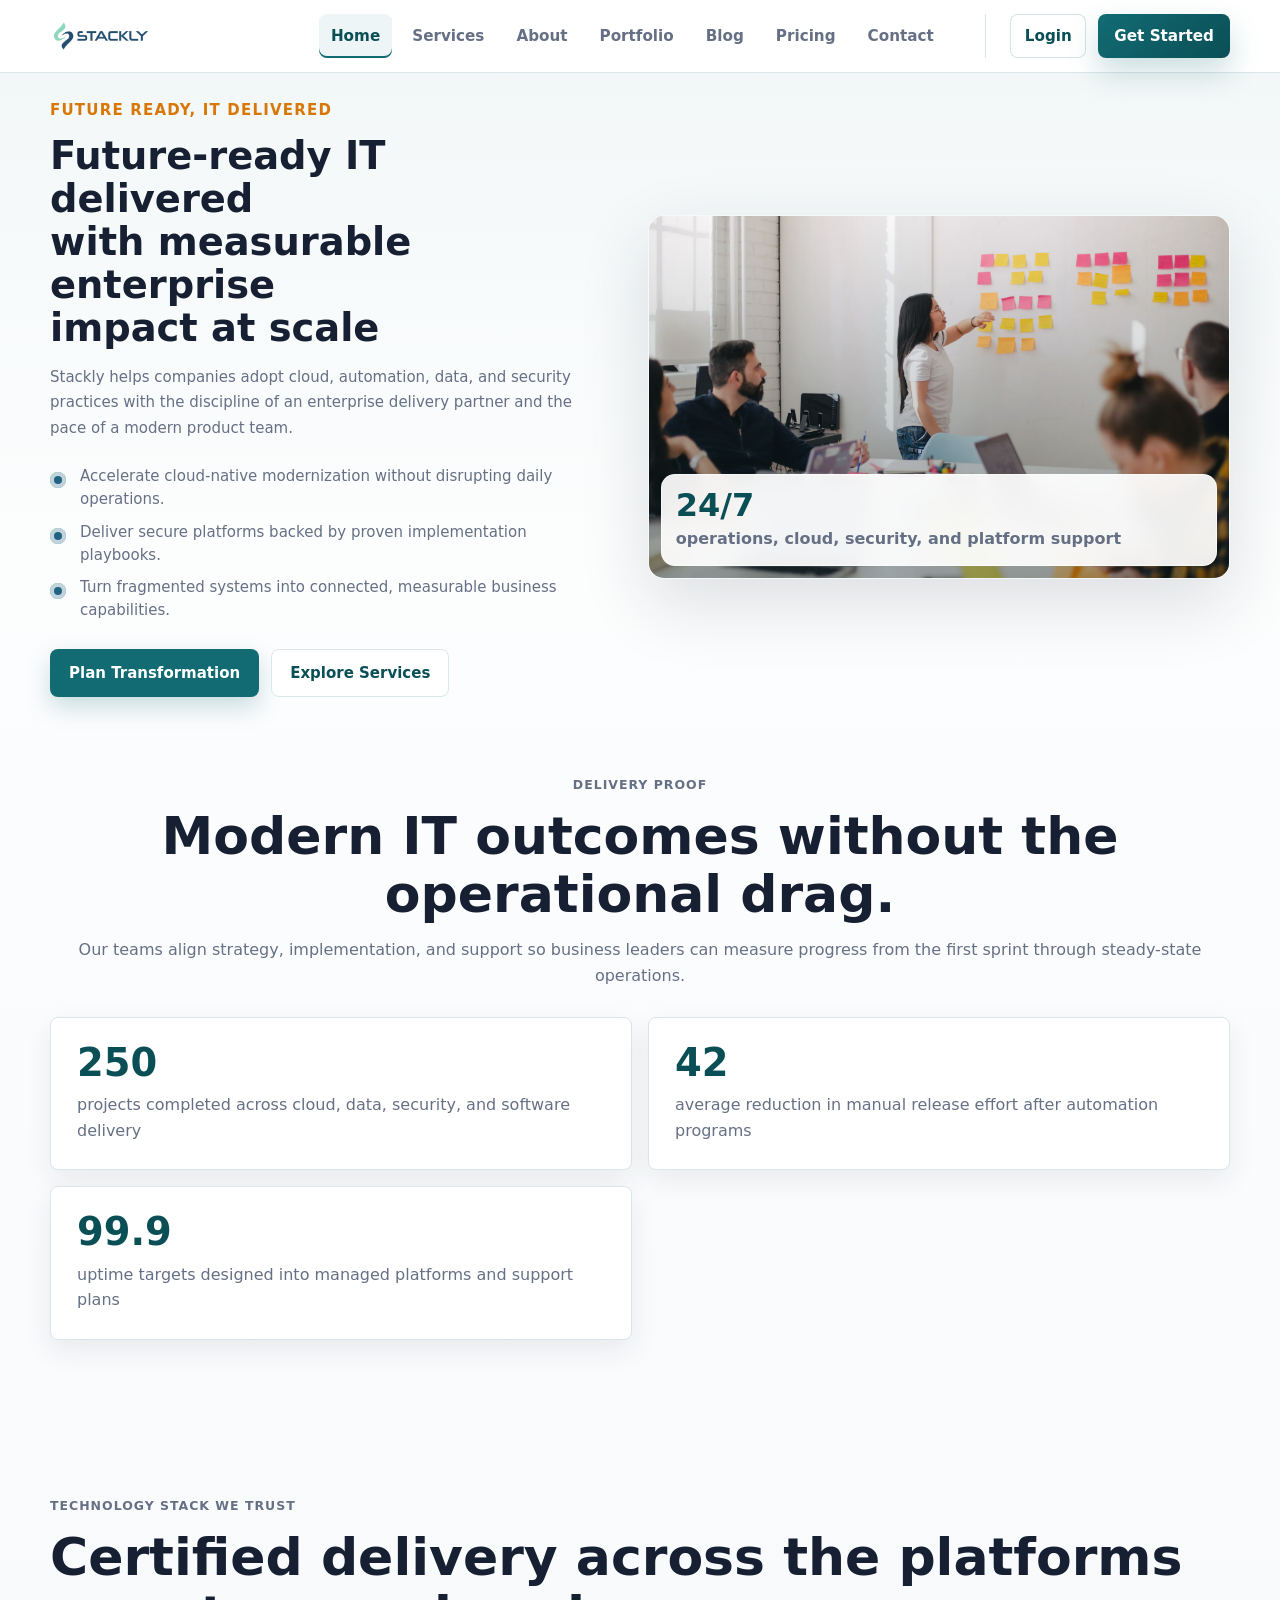
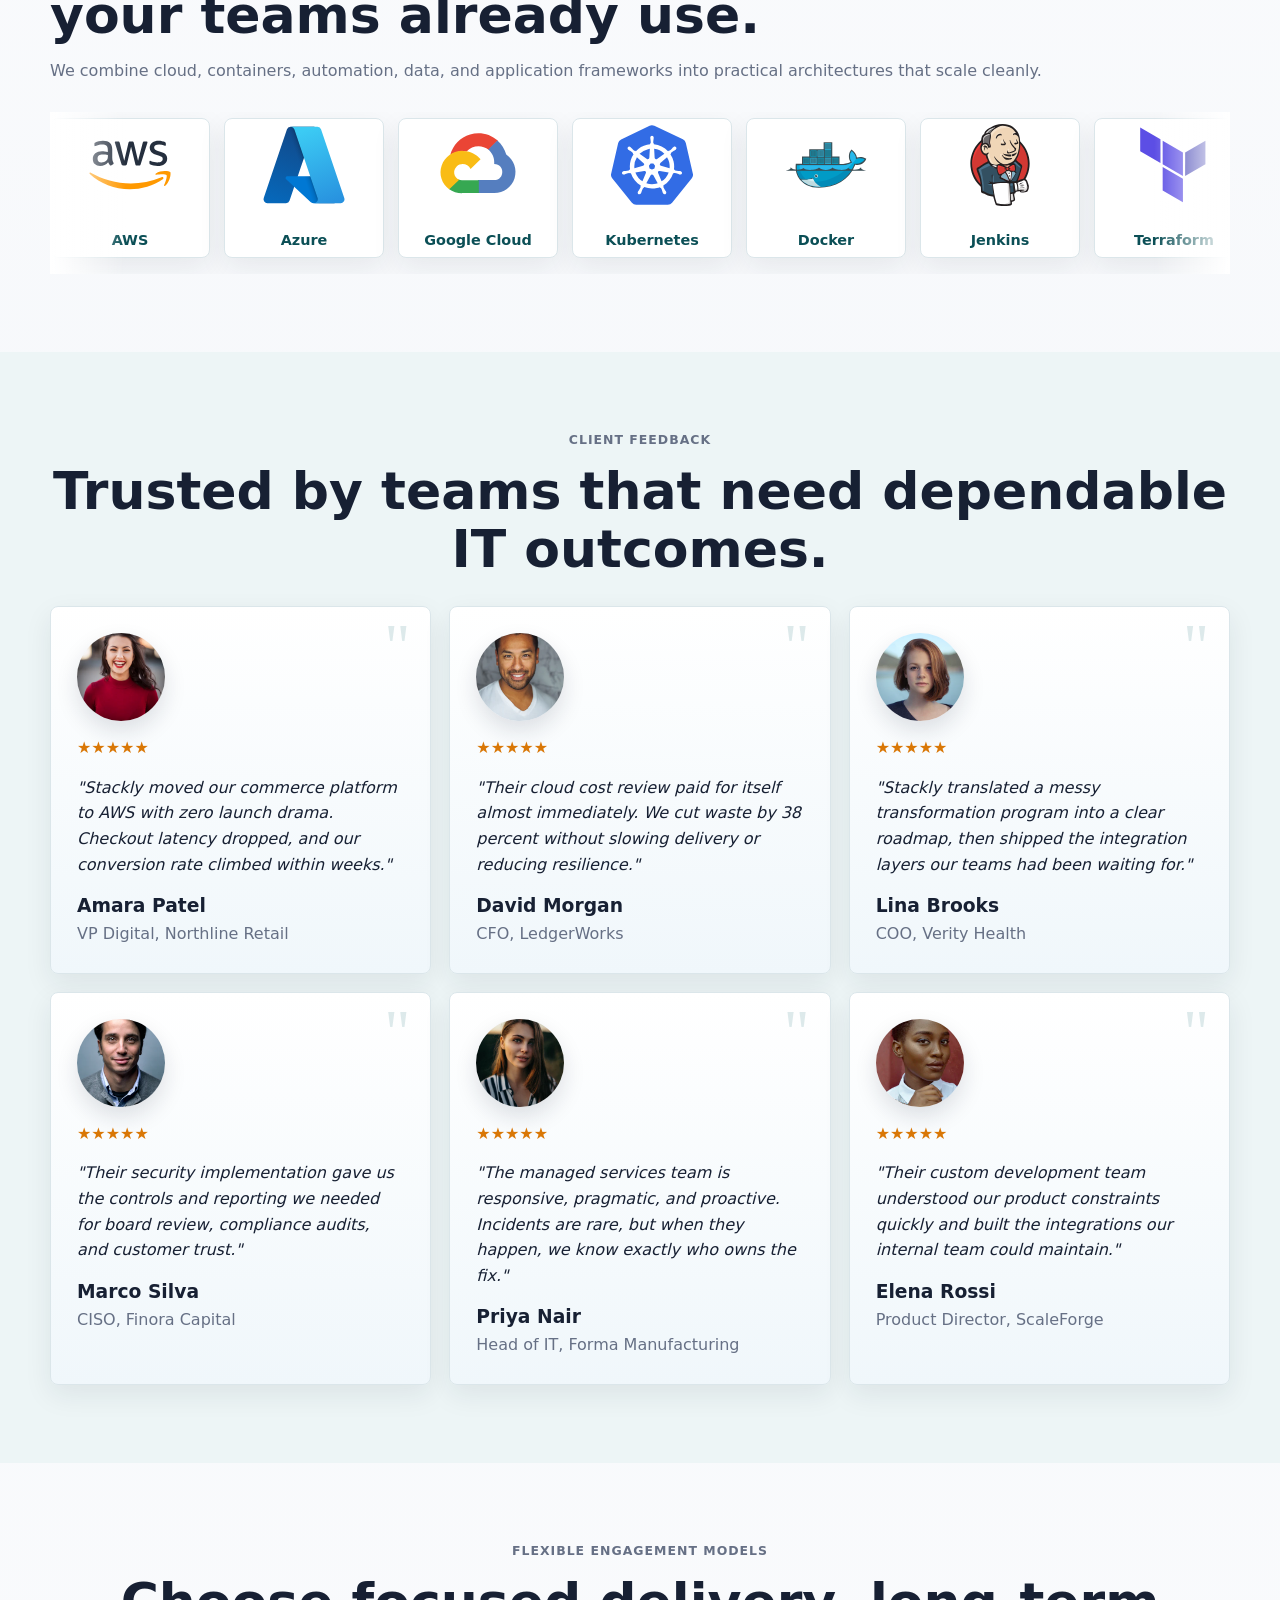
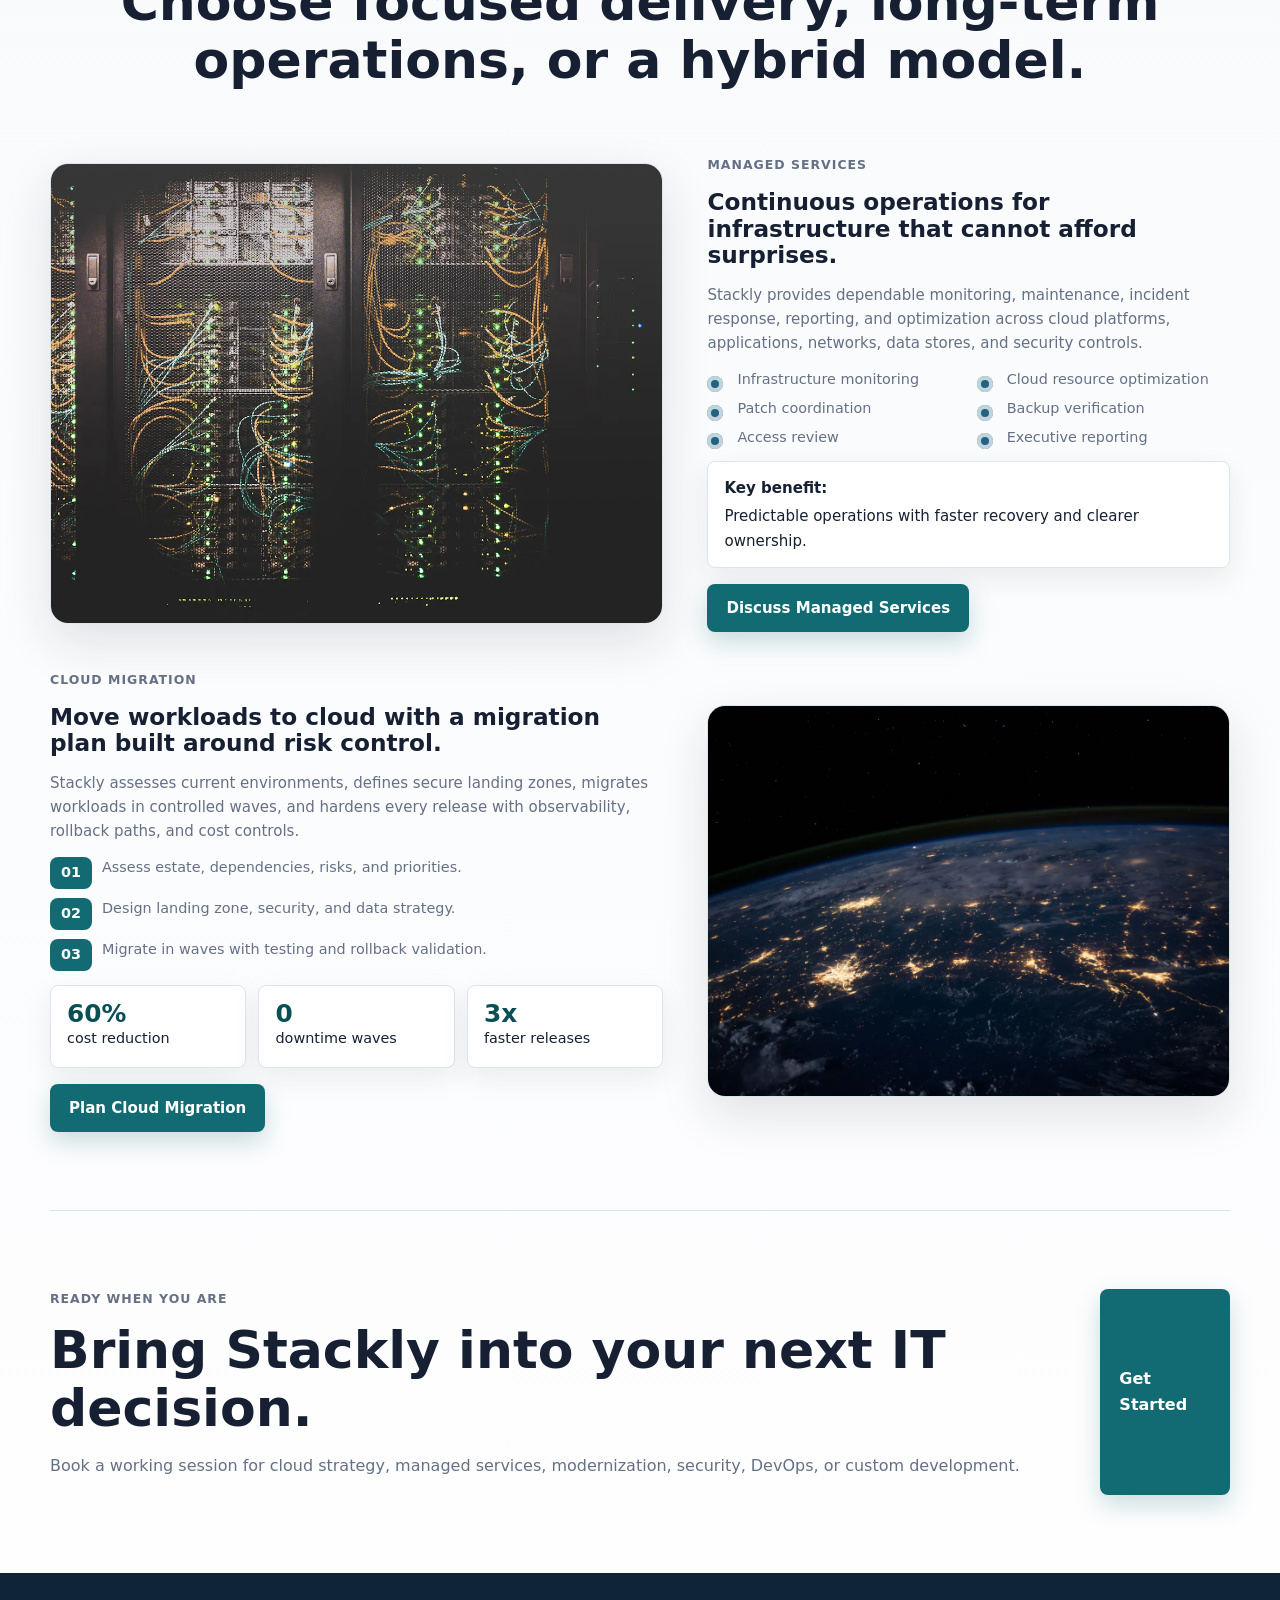
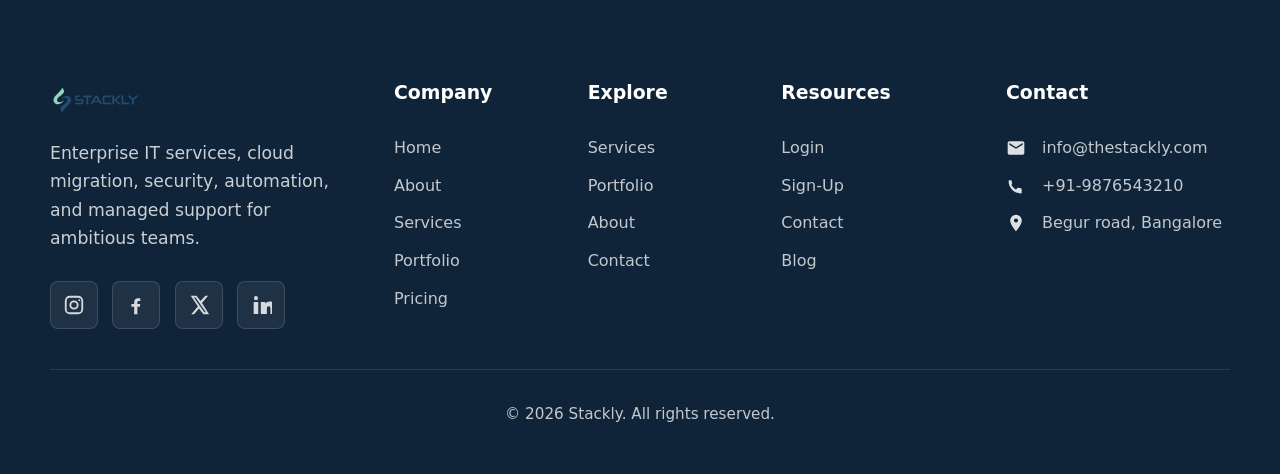
==== index.html @ f4bdee16 "first commit" ====
<!DOCTYPE html>
<html lang="en">
<head>
  <meta charset="UTF-8">
  <meta name="viewport" content="width=device-width, initial-scale=1.0">
  <meta name="description" content="Stackly delivers enterprise IT services, cloud migration, managed infrastructure, security, DevOps, and custom software for growing organizations.">
  <meta property="og:title" content="Stackly | Enterprise IT Services">
  <meta property="og:description" content="Future-ready IT delivery for cloud, security, automation, and digital transformation.">
  <meta property="og:image" content="assets/photos/hero-it-delivery.webp">
  <title>Stackly | Enterprise IT Services</title>
  <link rel="stylesheet" href="style.css">
  <script type="application/ld+json">
    {
      "@context": "https://schema.org",
      "@type": "Organization",
      "name": "Stackly",
      "url": "https://stackly.example",
      "description": "Enterprise IT services, cloud migration, managed infrastructure, security, DevOps, and custom software delivery.",
      "sameAs": ["https://www.linkedin.com", "https://github.com"]
    }
  </script>
</head>
<body data-page="home" class="preloader-active">
  <div class="preloader" id="preloader">
  <div class="preloader-card">
    
    <div class="preloader-spinner"></div>
    <span class="preloader-label">Stackly</span>
  </div>
</div>
  <header class="site-header">
    <nav class="navbar" aria-label="Main navigation">
<a class="logo" href="index.html" aria-label="Stackly home">
  <img src="assets/stackly-logo.webp" alt="Stackly Logo" class="logo-img">
</a>      <button class="menu-toggle" id="menuToggle" type="button" aria-label="Open menu" aria-expanded="false">
        <span class="menu-bar" aria-hidden="true"></span>
        <span class="menu-bar" aria-hidden="true"></span>
        <span class="menu-bar" aria-hidden="true"></span>
      </button>
      <div class="nav-menu" id="navMenu">
        <ul class="nav-links">
          <li><a href="index.html" data-nav="home">Home</a></li>
          <li><a href="services.html" data-nav="services">Services</a></li>
          <li><a href="about.html" data-nav="about">About</a></li>
          <li><a href="portfolio.html" data-nav="portfolio">Portfolio</a></li>
          <li><a href="blog.html" data-nav="blog">Blog</a></li>
          <li><a href="pricing.html" data-nav="pricing">Pricing</a></li>
          <li><a href="contact.html" data-nav="contact">Contact</a></li>
        </ul>
        <div class="nav-actions" id="authArea"></div>
      </div>
    </nav>
  </header>

  <main>
    <section class="hero hero-it page-fade" id="future-ready">
      <div class="hero-content">
        <p class="eyebrow">Future Ready, IT Delivered</p>
        <h1>Future-ready IT delivered<br>with measurable enterprise<br>impact at scale</h1>
        <p class="hero-subhead">Stackly helps companies adopt cloud, automation, data, and security practices with the discipline of an enterprise delivery partner and the pace of a modern product team.</p>
        <ul class="hero-benefits" aria-label="Stackly key benefits">
          <li><span aria-hidden="true"></span>Accelerate cloud-native modernization without disrupting daily operations.</li>
          <li><span aria-hidden="true"></span>Deliver secure platforms backed by proven implementation playbooks.</li>
          <li><span aria-hidden="true"></span>Turn fragmented systems into connected, measurable business capabilities.</li>
        </ul>
        <div class="hero-actions">
          <a class="btn primary" href="404.html">Plan Transformation</a>
          <a class="btn secondary" href="services.html">Explore Services</a>
        </div>
      </div>
      <figure class="hero-media" aria-label="Technology team working across cloud infrastructure">
        <img src="assets/photos/hero-it-delivery.webp" alt="Professional technology team collaborating around laptops and digital infrastructure" width="1920" height="1080" fetchpriority="high">
        <figcaption>
          <strong>24/7</strong>
          <span>operations, cloud, security, and platform support</span>
        </figcaption>
      </figure>
    </section>

    <section class="section proof-band" aria-labelledby="proof-title">
      <div class="section-heading center">
        <p class="eyebrow">Delivery Proof</p>
        <h2 id="proof-title">Modern IT outcomes without the operational drag.</h2>
        <p>Our teams align strategy, implementation, and support so business leaders can measure progress from the first sprint through steady-state operations.</p>
      </div>
      <div class="metric-grid">
        <article>
          <span data-counter="250">0</span>
          <p>projects completed across cloud, data, security, and software delivery</p>
        </article>
        <article>
          <span data-counter="42">0</span>
          <p>average reduction in manual release effort after automation programs</p>
        </article>
        <article>
          <span data-counter="99.9">0</span>
          <p>uptime targets designed into managed platforms and support plans</p>
        </article>
      </div>
    </section>

    <section class="section" aria-labelledby="stack-title">
      <div class="section-heading">
        <p class="eyebrow">Technology Stack We Trust</p>
        <h2 id="stack-title">Certified delivery across the platforms your teams already use.</h2>
        <p>We combine cloud, containers, automation, data, and application frameworks into practical architectures that scale cleanly.</p>
      </div>
      <div class="tech-carousel-wrap">
        <div class="tech-carousel" id="techCarousel" aria-label="Technology logo carousel">
          <div class="logo-track">
            <article class="logo-card" title="Amazon Web Services"><img src="assets/logos/aws.svg" alt="Amazon Web Services logo" loading="lazy"><span>AWS</span></article>
            <article class="logo-card" title="Microsoft Azure"><img src="assets/logos/azure.svg" alt="Microsoft Azure logo" loading="lazy"><span>Azure</span></article>
            <article class="logo-card" title="Google Cloud"><img src="assets/logos/googlecloud.svg" alt="Google Cloud logo" loading="lazy"><span>Google Cloud</span></article>
            <article class="logo-card" title="Kubernetes"><img src="assets/logos/kubernetes.svg" alt="Kubernetes logo" loading="lazy"><span>Kubernetes</span></article>
            <article class="logo-card" title="Docker"><img src="assets/logos/docker.svg" alt="Docker logo" loading="lazy"><span>Docker</span></article>
            <article class="logo-card" title="Jenkins"><img src="assets/logos/jenkins.svg" alt="Jenkins logo" loading="lazy"><span>Jenkins</span></article>
            <article class="logo-card" title="Terraform"><img src="assets/logos/terraform.svg" alt="Terraform logo" loading="lazy"><span>Terraform</span></article>
            <article class="logo-card" title="GitHub"><img src="assets/logos/github.svg" alt="GitHub logo" loading="lazy"><span>GitHub</span></article>
            <article class="logo-card" title="GitLab"><img src="assets/logos/gitlab.svg" alt="GitLab logo" loading="lazy"><span>GitLab</span></article>
            <article class="logo-card" title="React"><img src="assets/logos/react.svg" alt="React logo" loading="lazy"><span>React</span></article>
            <article class="logo-card" title="Node.js"><img src="assets/logos/nodejs.svg" alt="Node.js logo" loading="lazy"><span>Node.js</span></article>
            <article class="logo-card" title="Python"><img src="assets/logos/python.svg" alt="Python logo" loading="lazy"><span>Python</span></article>
            <article class="logo-card" title="PostgreSQL"><img src="assets/logos/postgresql.svg" alt="PostgreSQL logo" loading="lazy"><span>PostgreSQL</span></article>
            <article class="logo-card" title="MongoDB"><img src="assets/logos/mongodb.svg" alt="MongoDB logo" loading="lazy"><span>MongoDB</span></article>
            <article class="logo-card" title="Redis"><img src="assets/logos/redis.svg" alt="Redis logo" loading="lazy"><span>Redis</span></article>
          </div>
        </div>
      </div>
    </section>

    <section class="section muted" aria-labelledby="testimonials-title">
      <div class="section-heading center">
        <p class="eyebrow">Client Feedback</p>
        <h2 id="testimonials-title">Trusted by teams that need dependable IT outcomes.</h2>
      </div>
      <div class="testimonial-grid">
        <article class="testimonial-card">
          <img src="assets/photos/testimonial-amara.webp" alt="Portrait of Amara Patel" loading="lazy">
          <div class="rating" aria-label="5 out of 5 stars">&#9733;&#9733;&#9733;&#9733;&#9733;</div>
          <p>"Stackly moved our commerce platform to AWS with zero launch drama. Checkout latency dropped, and our conversion rate climbed within weeks."</p>
          <h3>Amara Patel</h3>
          <span>VP Digital, Northline Retail</span>
        </article>
        <article class="testimonial-card">
          <img src="assets/photos/testimonial-david.webp" alt="Portrait of David Morgan" loading="lazy">
          <div class="rating" aria-label="5 out of 5 stars">&#9733;&#9733;&#9733;&#9733;&#9733;</div>
          <p>"Their cloud cost review paid for itself almost immediately. We cut waste by 38 percent without slowing delivery or reducing resilience."</p>
          <h3>David Morgan</h3>
          <span>CFO, LedgerWorks</span>
        </article>
        <article class="testimonial-card">
          <img src="assets/photos/testimonial-lina.webp" alt="Portrait of Lina Brooks" loading="lazy">
          <div class="rating" aria-label="5 out of 5 stars">&#9733;&#9733;&#9733;&#9733;&#9733;</div>
          <p>"Stackly translated a messy transformation program into a clear roadmap, then shipped the integration layers our teams had been waiting for."</p>
          <h3>Lina Brooks</h3>
          <span>COO, Verity Health</span>
        </article>
        <article class="testimonial-card">
          <img src="assets/photos/testimonial-marco.webp" alt="Portrait of Marco Silva" loading="lazy">
          <div class="rating" aria-label="5 out of 5 stars">&#9733;&#9733;&#9733;&#9733;&#9733;</div>
          <p>"Their security implementation gave us the controls and reporting we needed for board review, compliance audits, and customer trust."</p>
          <h3>Marco Silva</h3>
          <span>CISO, Finora Capital</span>
        </article>
        <article class="testimonial-card">
          <img src="assets/photos/testimonial-priya.webp" alt="Portrait of Priya Nair" loading="lazy">
          <div class="rating" aria-label="5 out of 5 stars">&#9733;&#9733;&#9733;&#9733;&#9733;</div>
          <p>"The managed services team is responsive, pragmatic, and proactive. Incidents are rare, but when they happen, we know exactly who owns the fix."</p>
          <h3>Priya Nair</h3>
          <span>Head of IT, Forma Manufacturing</span>
        </article>
        <article class="testimonial-card">
          <img src="assets/photos/testimonial-elena.webp" alt="Portrait of Elena Rossi" loading="lazy">
          <div class="rating" aria-label="5 out of 5 stars">&#9733;&#9733;&#9733;&#9733;&#9733;</div>
          <p>"Their custom development team understood our product constraints quickly and built the integrations our internal team could maintain."</p>
          <h3>Elena Rossi</h3>
          <span>Product Director, ScaleForge</span>
        </article>
      </div>
    </section>

    <section class="section engagement-section" aria-labelledby="engagement-title">
      <div class="section-heading center">
        <p class="eyebrow">Flexible Engagement Models</p>
        <h2 id="engagement-title">Choose focused delivery, long-term operations, or a hybrid model.</h2>
      </div>

      <article class="engagement-row" id="managed-services">
        <div class="engagement-image">
          <img src="assets/photos/managed-services.webp" alt="Server monitoring and IT operations environment" loading="lazy">
        </div>
        <div class="engagement-copy">
          <p class="eyebrow">Managed Services</p>
          <h3>Continuous operations for infrastructure that cannot afford surprises.</h3>
          <p>Stackly provides dependable monitoring, maintenance, incident response, reporting, and optimization across cloud platforms, applications, networks, data stores, and security controls.</p>
          <ul class="icon-list two-column">
            <li>Infrastructure monitoring</li>
            <li>Cloud resource optimization</li>
            <li>Patch coordination</li>
            <li>Backup verification</li>
            <li>Access review</li>
            <li>Executive reporting</li>
          </ul>
          <div class="highlight-strip">
            <strong>Key benefit:</strong>
            <span>Predictable operations with faster recovery and clearer ownership.</span>
          </div>
          <a class="btn primary" href="contact.html?service=Managed%20Services">Discuss Managed Services</a>
        </div>
      </article>

      <article class="engagement-row reverse" id="cloud-migration">
        <div class="engagement-image">
          <img src="assets/photos/cloud-migration.webp" alt="Cloud infrastructure and digital network concept" loading="lazy">
        </div>
        <div class="engagement-copy">
          <p class="eyebrow">Cloud Migration</p>
          <h3>Move workloads to cloud with a migration plan built around risk control.</h3>
          <p>Stackly assesses current environments, defines secure landing zones, migrates workloads in controlled waves, and hardens every release with observability, rollback paths, and cost controls.</p>
          <ol class="timeline-list" aria-label="Cloud migration methodology">
            <li><span>01</span>Assess estate, dependencies, risks, and priorities.</li>
            <li><span>02</span>Design landing zone, security, and data strategy.</li>
            <li><span>03</span>Migrate in waves with testing and rollback validation.</li>
          </ol>
          <div class="result-grid">
            <div><strong>60%</strong><span>cost reduction</span></div>
            <div><strong>0</strong><span>downtime waves</span></div>
            <div><strong>3x</strong><span>faster releases</span></div>
          </div>
          <a class="btn primary" href="contact.html?service=Cloud%20Migration">Plan Cloud Migration</a>
        </div>
      </article>
    </section>

    <section class="section cta-band" aria-labelledby="cta-title">
      <div>
        <p class="eyebrow">Ready When You Are</p>
        <h2 id="cta-title">Bring Stackly into your next IT decision.</h2>
        <p>Book a working session for cloud strategy, managed services, modernization, security, DevOps, or custom development.</p>
      </div>
      <a class="btn primary" href="contact.html">Get Started</a>
    </section>
  </main>

    <footer class="site-footer">
    <div class="container footer-grid footer-grid--five">
      <div class="footer-brand">
        <a class="logo" href="index.html" aria-label="Stackly home">
          <img class="logo__img" src="assets/stackly-logo.webp" alt="Stackly Logo" width="280" height="64" decoding="async">
        </a>
        <p>Enterprise IT services, cloud migration, security, automation, and managed support for ambitious teams.</p>
        <div class="footer-social" aria-label="Social links">
          <a class="footer-social__link" href="404.html" aria-label="Instagram">
            <svg class="footer-social__icon" viewBox="0 0 24 24" width="22" height="22" aria-hidden="true">
              <path fill="currentColor" d="M7.5 2h9A5.5 5.5 0 0 1 22 7.5v9A5.5 5.5 0 0 1 16.5 22h-9A5.5 5.5 0 0 1 2 16.5v-9A5.5 5.5 0 0 1 7.5 2Zm0 2A3.5 3.5 0 0 0 4 7.5v9A3.5 3.5 0 0 0 7.5 20h9a3.5 3.5 0 0 0 3.5-3.5v-9A3.5 3.5 0 0 0 16.5 4h-9Zm10.25 1.75a1 1 0 1 1 0 2a1 1 0 0 1 0-2ZM12 7a5 5 0 1 1 0 10a5 5 0 0 1 0-10Zm0 2a3 3 0 1 0 0 6a3 3 0 0 0 0-6Z"/>
            </svg>
          </a>
          <a class="footer-social__link" href="404.html" aria-label="Facebook">
            <svg class="footer-social__icon" viewBox="0 0 24 24" width="22" height="22" aria-hidden="true">
              <path fill="currentColor" d="M13.5 22v-8h2.7l.4-3H13.5V9.1c0-.9.3-1.6 1.7-1.6h1.5V4.8c-.3 0-1.3-.1-2.5-.1c-2.5 0-4.2 1.5-4.2 4.3V11H7v3h3v8h3.5Z"/>
            </svg>
          </a>
          <a class="footer-social__link" href="404.html" aria-label="Twitter">
            <svg class="footer-social__icon" viewBox="0 0 24 24" width="22" height="22" aria-hidden="true">
              <path fill="currentColor" d="M18.9 2H22l-6.8 7.8L23 22h-6.2l-4.8-6.2L6.6 22H3.5l7.3-8.4L3 2h6.3l4.3 5.6L18.9 2Zm-1.1 18h1.7L8.2 3.9H6.4L17.8 20Z"/>
            </svg>
          </a>
          <a class="footer-social__link" href="404.html" aria-label="LinkedIn">
            <svg class="footer-social__icon" viewBox="0 0 24 24" width="22" height="22" aria-hidden="true">
              <path fill="currentColor" d="M6.5 6.7A2.2 2.2 0 1 1 6.5 2.3a2.2 2.2 0 0 1 0 4.4ZM4 21.8V8.6h5v13.2H4Zm7.8 0V8.6h4.8v1.8h.1c.7-1.2 2.3-2.3 4.7-2.3c5 0 5.9 3.3 5.9 7.6v6.1h-5v-5.4c0-1.3 0-3-1.8-3s-2.1 1.4-2.1 2.9v5.5h-5Z"/>
            </svg>
          </a>
        </div>
      </div>
      <div>
        <h4>Company</h4>
        <ul class="footer-links">
          <li><a href="index.html">Home</a></li>
          <li><a href="about.html">About</a></li>
          <li><a href="services.html">Services</a></li>
          <li><a href="portfolio.html">Portfolio</a></li>
          <li><a href="pricing.html">Pricing</a></li>
        </ul>
      </div>
      <div>
        <h4>Explore</h4>
        <ul class="footer-links">
          <li><a href="services.html">Services</a></li>
          <li><a href="portfolio.html">Portfolio</a></li>
          <li><a href="about.html">About</a></li>
          <li><a href="contact.html">Contact</a></li>
        </ul>
      </div>
      <div>
        <h4>Resources</h4>
        <ul class="footer-links">
          <li><a href="login.html">Login</a></li>
          <li><a href="signup.html">Sign-Up</a></li>
          <li><a href="contact.html">Contact</a></li>
             <li><a href="blog.html">Blog</a></li>
        </ul>
      </div>
      <div>
        <h4>Contact</h4>
        <ul class="footer-links footer-contact">
          <li>
            <span class="footer-contact__ico" aria-hidden="true">
              <svg viewBox="0 0 24 24" width="20" height="20">
                <path fill="currentColor" d="M20 4H4a2 2 0 0 0-2 2v12a2 2 0 0 0 2 2h16a2 2 0 0 0 2-2V6a2 2 0 0 0-2-2Zm0 4-8 5L4 8V6l8 5 8-5v2Z"/>
              </svg>
            </span>
            <a href="mailto:info@thestackly.com">info@thestackly.com</a>
          </li>
          <li>
            <span class="footer-contact__ico" aria-hidden="true">
              <svg viewBox="0 0 24 24" width="20" height="20">
                <path fill="currentColor" d="M6.6 10.8c1.2 2.3 3.1 4.2 5.4 5.4l1.8-1.8c.2-.2.6-.3.9-.2 1 .3 2.1.5 3.2.5.5 0 .9.4.9.9V20c0 .5-.4.9-.9.9C9.9 20.9 3.1 14.1 3.1 5.9c0-.5.4-.9.9-.9H6c.5 0 .9.4.9.9 0 1.1.2 2.2.5 3.2.1.3 0 .7-.2.9l-1.6 1.7Z"/>
              </svg>
            </span>
            <a href="tel:+919876543210">+91-9876543210</a>
          </li>
          <li>
            <span class="footer-contact__ico" aria-hidden="true">
              <svg viewBox="0 0 24 24" width="20" height="20">
                <path fill="currentColor" d="M12 2a7 7 0 0 1 7 7c0 5.2-7 13-7 13S5 14.2 5 9a7 7 0 0 1 7-7Zm0 9.5A2.5 2.5 0 1 0 12 6.5a2.5 2.5 0 0 0 0 5Z"/>
              </svg>
            </span>
           <a href="https://www.google.com/maps?q=Begur+Road+Bangalore" target="_blank">
  Begur road, Bangalore
</a>
          </li>
        </ul>
      </div>
    </div>
    <div class="container footer-bottom">
      <span>&copy; <span id="year"></span> Stackly. All rights reserved.</span>
    </div>
  </footer>

  <script src="script.js"></script>
</body>
</html>
---- style.css ----
:root {
  --bg: #f6f8fb;
  --surface: #ffffff;
  --surface-soft: #edf5f6;
  --surface-warm: #fff7ed;
  --text: #172033;
  --muted: #667085;
  --line: #dbe6ea;
  --primary: #126b73;
  --primary-dark: #0b4f56;
  --secondary: #315b8f;
  --accent: #d97706;
  --accent-dark: #9a4d00;
  --success: #057647;
  --error: #b42318;
  --shadow-sm: 0 10px 28px rgba(23, 32, 51, 0.08);
  --shadow: 0 18px 50px rgba(23, 32, 51, 0.12);
  --radius: 8px;
  --container: 1180px;
}

.container {
  width: calc(100% - 32px);
  max-width: var(--container);
  margin: 0 auto;
}

.site-footer {
  background: #0f2438;
  color: rgba(255, 255, 255, 0.75);
  padding: 6.75rem 0 3rem;
  margin-top: 0;
}

.site-footer .container {
  width: calc(100% - 128px);
  max-width: 1700px;
}
 
.footer-grid {
  display: grid;
  grid-template-columns: minmax(280px, 1.18fr) minmax(140px, 0.55fr) minmax(190px, 0.72fr) minmax(300px, 0.9fr);
  gap: clamp(3rem, 7vw, 8.5rem);
  align-items: start;
  margin-bottom: 5.2rem;
}
 
.site-footer h4 {
  color: #fff;
  font-size: 1.18rem;
  line-height: 1.2;
  margin: 0 0 2rem;
}
 
.site-footer a {
  color: rgba(255, 255, 255, 0.82);
}
 
.site-footer a:hover {
  color: #fff;
}
 
.footer-links {
  list-style: none;
  padding: 0;
  margin: 0;
}
 
.footer-links li {
  margin-bottom: 1.42rem;
}
 
.footer-contact li {
  display: flex;
  align-items: flex-start;
  gap: 1rem;
}
 
.footer-contact__ico {
  display: inline-flex;
  flex: 0 0 auto;
  margin-top: 0.18rem;
  color: rgba(255, 255, 255, 0.76);
}
 
.footer-contact a,
.footer-contact span {
  color: rgba(255, 255, 255, 0.86);
}

.footer-brand {
  display: grid;
  justify-items: center;
  text-align: center;
}
 
.footer-brand p {
  color: rgba(255, 255, 255, 0.78);
  font-size: 1.08rem;
  line-height: 1.65;
  max-width: 360px;
  margin: 2rem 0 1.35rem;
}
 
.footer-social {
  display: flex;
  align-items: center;
  justify-content: center;
  gap: 0.9rem;
  margin-top: 0.4rem;
}
 
.footer-social__link {
  width: 56px;
  height: 56px;
  display: inline-flex;
  align-items: center;
  justify-content: center;
  border-radius: 16px;
  border: 1px solid rgba(255, 255, 255, 0.13);
  background: rgba(255, 255, 255, 0.065);
  color: rgba(255, 255, 255, 0.82);
  transition: transform var(--transition), background var(--transition), border-color var(--transition), color var(--transition);
}
 
.footer-social__link:hover {
  transform: translateY(-2px);
  background: rgba(255, 255, 255, 0.12);
  border-color: rgba(255, 255, 255, 0.22);
  color: #fff;
}
 
.footer-social__icon {
  display: block;
}
 
.footer-bottom {
  padding-top: 3rem;
  border-top: 1px solid rgba(255, 255, 255, 0.1);
  display: flex;
  justify-content: center;
  align-items: center;
  text-align: center;
  font-size: 0.95rem;
}
 
.footer-bottom__brand {
  display: inline-flex;
  align-items: center;
  gap: 0.6rem;
}
 
.footer-bottom__logo {
  width: 110px;
  height: 28px;
  object-fit: contain;
  display: block;
}

.site-footer .logo__img {
  height: 38px;
  width: auto;
}

* {
  box-sizing: border-box;
}

html {
  scroll-behavior: smooth;
  scroll-padding-top: 96px;
}

body {
  margin: 0;
  color: var(--text);
  background:
    linear-gradient(180deg, rgba(18, 107, 115, 0.06), transparent 540px),
    linear-gradient(180deg, #ffffff 0%, var(--bg) 42%, #ffffff 100%);
  font-family: Inter, ui-sans-serif, system-ui, -apple-system, BlinkMacSystemFont, "Segoe UI", sans-serif;
  line-height: 1.6;
  overflow-x: hidden;
}

img,
svg,
iframe {
  max-width: 100%;
}

img {
  display: block;
  height: auto;
}

a {
  color: inherit;
  text-decoration: none;
}

button,
input,
select,
textarea {
  font: inherit;
}

button {
  border: 0;
}

input,
select,
textarea {
  width: 100%;
  min-height: 46px;
  border: 1px solid var(--line);
  border-radius: var(--radius);
  padding: 11px 13px;
  color: var(--text);
  background: #fff;
  transition: border-color 0.2s ease, box-shadow 0.2s ease;
}

textarea {
  resize: vertical;
}

input[type="checkbox"] {
  width: 18px;
  min-height: 18px;
  accent-color: var(--primary);
}

input[type="file"] {
  padding: 9px;
}

input:focus,
select:focus,
textarea:focus,
button:focus-visible,
a:focus-visible,
summary:focus-visible {
  outline: none;
  border-color: var(--primary);
  box-shadow: 0 0 0 4px rgba(18, 107, 115, 0.15);
}

.sr-only {
  position: absolute;
  width: 1px;
  height: 1px;
  overflow: hidden;
  clip: rect(0, 0, 0, 0);
  white-space: nowrap;
}

.site-header {
  position: sticky;
  top: 0;
  z-index: 50;
  background: rgba(255, 255, 255, 0.94);
  border-bottom: 1px solid var(--line);
  backdrop-filter: blur(16px);
}
.preloader-active {
  overflow: hidden;
}

/* Background */
.preloader {
  position: fixed;
  inset: 0;
  z-index: 9999;
  display: flex;
  align-items: center;
  justify-content: center;
  background: linear-gradient(135deg, #f5f7fa, #e4ecf3);
  backdrop-filter: blur(6px);
  transition: opacity 0.5s ease, visibility 0.5s ease;
}

.preloader-hidden {
  opacity: 0;
  visibility: hidden;
  pointer-events: none;
}

/* Glass Card */
.preloader-card {
  display: flex;
  align-items: center;
  gap: 1rem;
  padding: 22px 30px;
  border-radius: 20px;
  background: rgba(255, 255, 255, 0.6);
  backdrop-filter: blur(14px);
  box-shadow: 0 20px 60px rgba(0, 0, 0, 0.12);
  animation: fadeInUp 0.6s ease;
}

/* Logo */
.preloader-logo {
  width: 48px;
  height: 48px;
  border-radius: 50%;
  object-fit: cover;
  box-shadow: 0 10px 25px rgba(0, 0, 0, 0.15);
  animation: pulse 1.8s infinite ease-in-out;
}

/* Spinner */
.preloader-spinner {
  width: 32px;
  height: 32px;
  border-radius: 50%;
  background: conic-gradient(
    from 0deg,
    #4a90e2,
    #6dd5ed,
    #4a90e2
  );
  mask: radial-gradient(farthest-side, transparent 60%, black 61%);
  -webkit-mask: radial-gradient(farthest-side, transparent 60%, black 61%);
  animation: spin 1s linear infinite;
}

/* Text */
.preloader-label {
  font-size: 1.3rem;
  font-weight: 800;
  letter-spacing: 0.08em;
  color: #2c3e50;
}

/* Animations */
@keyframes spin {
  to {
    transform: rotate(360deg);
  }
}

@keyframes pulse {
  0%, 100% {
    transform: scale(1);
  }
  50% {
    transform: scale(1.08);
  }
}

@keyframes fadeInUp {
  from {
    opacity: 0;
    transform: translateY(25px);
  }
  to {
    opacity: 1;
    transform: translateY(0);
  }
}
.navbar {
  width: calc(100% - 32px);
  max-width: var(--container);
  min-height: 72px;
  margin: 0 auto;
  display: flex;
  align-items: center;
  justify-content: space-between;
  gap: 18px;
  position: relative;
}

.logo {
  display: inline-flex;
  align-items: center;
  gap: 10px;
  color: var(--primary-dark);
  font-size: 1.4rem;
  font-weight: 900;
  letter-spacing: 0;
}

.logo img,
.logo-img {
  max-height: 42px;
  width: auto;
  display: block;
}

.menu-toggle {
  width: 44px;
  min-width: 44px;
  height: 44px;
  display: inline-grid;
  align-content: center;
  justify-items: center;
  gap: 5px;
  border: 1px solid var(--line);
  border-radius: var(--radius);
  color: var(--text);
  background: var(--surface);
  cursor: pointer;
}

.menu-bar {
  width: 20px;
  height: 2px;
  display: block;
  border-radius: 999px;
  background: currentColor;
  transition: transform 0.2s ease, opacity 0.2s ease;
}

.menu-toggle.open .menu-bar:nth-child(1) {
  transform: translateY(7px) rotate(45deg);
}

.menu-toggle.open .menu-bar:nth-child(2) {
  opacity: 0;
}

.menu-toggle.open .menu-bar:nth-child(3) {
  transform: translateY(-7px) rotate(-45deg);
}

.nav-menu {
  position: fixed;
  inset: 72px 0 auto auto;
  width: min(360px, calc(100vw - 24px));
  max-height: calc(100vh - 88px);
  display: none;
  flex-direction: column;
  gap: 14px;
  padding: 18px;
  border: 1px solid var(--line);
  border-radius: var(--radius);
  background: #fff;
  box-shadow: var(--shadow);
  overflow-y: auto;
}

.nav-menu.open {
  display: flex;
}

.nav-links,
.nav-actions {
  display: flex;
  gap: 8px;
}

.nav-links {
  flex-direction: column;
  align-items: stretch;
  padding: 0;
  margin: 0;
  list-style: none;
}

.nav-actions {
  flex-direction: column;
  gap: 10px;
}

.nav-links a,
.nav-actions a,
.logout-btn {
  min-height: 40px;
  display: inline-flex;
  align-items: center;
  justify-content: center;
  border-radius: var(--radius);
  padding: 8px 12px;
  color: var(--muted);
  background: transparent;
  font-weight: 800;
  cursor: pointer;
  transition: color 0.2s ease, background 0.2s ease, transform 0.2s ease;
}

.nav-links a:hover,
.nav-links a.active {
  color: var(--primary-dark);
  background: var(--surface-soft);
}

.nav-links a.active {
  box-shadow: inset 0 -2px 0 var(--primary);
}

.nav-cta,
.nav-actions .nav-cta {
  color: #fff;
  background: linear-gradient(135deg, var(--primary), var(--primary-dark));
  border-color: transparent;
  box-shadow: 0 14px 30px rgba(18, 107, 115, 0.22);
}

.nav-actions .login-link {
  color: var(--primary-dark);
  background: #fff;
  border: 1px solid rgba(18, 107, 115, 0.18);
}

.nav-actions .login-link:hover {
  color: var(--primary-dark);
  background: rgba(18, 107, 115, 0.08);
  border-color: rgba(18, 107, 115, 0.34);
}

.nav-cta:hover,
.logout-btn:hover {
  color: #fff;
  background: var(--primary-dark);
}

.user-pill {
  display: inline-flex;
  align-items: center;
  justify-content: center;
  min-height: 40px;
  max-width: 160px;
  padding: 8px 12px;
  border: 1px solid var(--line);
  border-radius: var(--radius);
  background: #fff;
  font-weight: 800;
  overflow: hidden;
  text-overflow: ellipsis;
  white-space: nowrap;
}

.hero,
.page-hero,
.section,
.auth-page {
  width: calc(100% - 32px);
  max-width: var(--container);
  margin: 0 auto;
}

.hero {
  min-height: auto;
  display: grid;
  grid-template-columns: minmax(0, 1fr) minmax(360px, 0.86fr);
  align-items: center;
  gap: 48px;
  padding: 10px 0 64px;
}

.hero.hero-404 {
  min-height: 100vh;
  width: 100%;
  max-width: 100%;
  margin: 0;
  display: grid;
  justify-items: center;
  align-items: center;
  place-items: center;
  padding: 100px 24px;
  background: radial-gradient(circle at top, rgba(18, 107, 115, 0.12), transparent 42%), var(--bg);
}

.hero.hero-404 .hero-content {
  width: min(100%, 720px);
  margin: 0 auto;
  text-align: center;
  padding: 40px 36px;
  border-radius: 28px;
  background: rgba(255, 255, 255, 0.96);
  box-shadow: 0 24px 64px rgba(23, 32, 51, 0.12);
  border: 1px solid rgba(18, 107, 115, 0.08);
}

.hero.hero-404 .error-hero-card {
  display: grid;
  place-items: center;
  gap: 18px;
  margin-bottom: 24px;
}

.hero.hero-404 .error-code {
  display: inline-flex;
  align-items: center;
  justify-content: center;
  min-width: 96px;
  min-height: 96px;
  border-radius: 28px;
  background: linear-gradient(135deg, rgba(18, 107, 115, 0.12), rgba(49, 91, 143, 0.16));
  color: var(--primary);
  font-size: 2.8rem;
  font-weight: 900;
}

.hero.hero-404 h1 {
  font-size: clamp(2.2rem, 4vw, 3.4rem);
}

.hero.hero-404 .hero-subhead {
  color: var(--muted);
  font-size: 1rem;
  margin-top: 0;
}

.hero.hero-404 .hero-actions {
  justify-content: center;
  gap: 16px;
  margin-top: 28px;
}

.hero.hero-404 .hero-actions .btn {
  min-width: 170px;
}

.hero.hero-404 .btn.primary {
  box-shadow: 0 16px 36px rgba(18, 107, 115, 0.18);
}

.hero.hero-404 .btn.secondary {
  background: #f8fbfd;
}

.hero.hero-404 .btn.secondary:hover {
  background: #eef7fb;
}

.hero.hero-404 .eyebrow {
  margin-bottom: 12px;
  letter-spacing: 0.15em;
  color: var(--accent);
}

.hero h1,
.page-hero h1,
.auth-card h1 {
  margin: 0;
  line-height: 1.04;
  letter-spacing: 0;
}

.hero h1 {
  max-width: 680px;
  color: #172033;
  font-size: clamp(2.15rem, 3.4vw, 3rem);
  line-height: 1.12;
  font-weight: 900;
}

.hero-content,
.hero-media,
.engagement-copy,
.story-copy,
.rich-card,
.portfolio-card,
.blog-card,
.pricing-card,
.team-card,
.form-card,
.contact-panel {
  min-width: 0;
}

.hero h1,
.page-hero h1,
.section h2 {
  overflow-wrap: break-word;
}

.hero-subhead,
.page-hero p,
.section p {
  color: var(--muted);
}

.hero-subhead {
  max-width: 610px;
  margin: 16px 0 0;
  font-size: 15px;
  line-height: 1.7;
}

.hero .eyebrow,
.hero-actions .btn {
  font-size: 15px;
}

.eyebrow {
  margin: 0 0 12px;
  color: var(--accent);
  font-size: 0.78rem;
  font-weight: 900;
  letter-spacing: 0.08em;
  text-transform: uppercase;
}

.hero-benefits,
.icon-list,
.feature-list,
.result-list {
  padding: 0;
  margin: 24px 0 0;
  list-style: none;
}

.hero-benefits {
  display: grid;
  gap: 9px;
  max-width: 620px;
}

.hero-benefits li,
.icon-list li,
.feature-list li,
.result-list li {
  position: relative;
  padding-left: 30px;
  color: var(--muted);
}

.hero-benefits li {
  font-size: 15px;
  line-height: 1.55;
}

.hero-benefits li span,
.icon-list li::before,
.feature-list li::before,
.result-list li::before {
  content: "";
  position: absolute;
  left: 0;
  top: 0.48em;
  width: 16px;
  height: 16px;
  border-radius: 50%;
  background:
    linear-gradient(135deg, var(--primary), var(--secondary));
  box-shadow: inset 0 0 0 4px rgba(255, 255, 255, 0.72);
}

.hero-actions {
  display: flex;
  flex-wrap: wrap;
  gap: 12px;
  margin-top: 26px;
}

.btn {
  min-height: 46px;
  display: inline-flex;
  align-items: center;
  justify-content: center;
  border: 1px solid transparent;
  border-radius: var(--radius);
  padding: 11px 18px;
  font-weight: 900;
  cursor: pointer;
  transition: transform 0.2s ease, box-shadow 0.2s ease, background 0.2s ease, color 0.2s ease;
}

.btn:active,
.filter-btn:active,
.nav-links a:active,
.nav-actions a:active,
.logout-btn:active {
  transform: translateY(0);
}

.btn[disabled],
button[disabled] {
  cursor: not-allowed;
  opacity: 0.68;
  transform: none;
}

.btn:hover,
.card:hover,
.rich-card:hover,
.portfolio-card:hover,
.blog-card:hover,
.pricing-card:hover,
.testimonial-card:hover,
.team-card:hover,
.addon-grid article:hover,
.industry-grid article:hover,
.differentiator-grid article:hover {
  transform: translateY(-3px);
}

.btn.primary {
  color: #fff;
  background: var(--primary);
  box-shadow: 0 10px 24px rgba(18, 107, 115, 0.22);
}

.btn.primary:hover {
  background: var(--primary-dark);
}

.btn.secondary {
  color: var(--primary-dark);
  background: #fff;
  border-color: var(--line);
}

.btn.secondary:hover {
  border-color: rgba(18, 107, 115, 0.35);
  box-shadow: var(--shadow-sm);
}

.btn.dark {
  background: #172033;
}

.full {
  width: 100%;
}

.hero-media {
  position: relative;
  margin: 0;
  border: 1px solid rgba(255, 255, 255, 0.7);
  border-radius: 22px;
  overflow: hidden;
  background: #dfecef;
  box-shadow: 0 24px 70px rgba(23, 32, 51, 0.14);
}

.hero-media::after,
.image-hero::after {
  content: "";
  position: absolute;
  inset: 0;
  background: linear-gradient(180deg, transparent, rgba(6, 33, 38, 0.35));
  pointer-events: none;
}

.hero-media img {
  width: 100%;
  min-height: 560px;
  object-fit: cover;
}

.hero-media figcaption {
  position: absolute;
  left: 18px;
  right: 18px;
  bottom: 18px;
  z-index: 2;
  display: grid;
  gap: 5px;
  padding: 16px 18px;
  border: 1px solid rgba(255, 255, 255, 0.55);
  border-radius: 14px;
  background: rgba(255, 255, 255, 0.92);
  backdrop-filter: blur(12px);
}

.hero-media strong {
  color: var(--primary-dark);
  font-size: 1.75rem;
  line-height: 1;
}

.hero-media span {
  color: var(--muted);
  font-weight: 800;
}

.section {
  padding: 78px 0;
}

.section.compact-top {
  padding-top: 32px;
}

.section.muted {
  width: 100%;
  padding: 78px max(16px, calc((100% - var(--container)) / 2));
  background: var(--surface-soft);
}

.section-heading {
  max-width: 760px;
  margin-bottom: 28px;
}

.section-heading.center {
  margin-right: auto;
  margin-left: auto;
  text-align: center;
}

.section h2,
.page-hero h1 {
  margin: 0;
  font-size: 3rem;
  line-height: 1.1;
  letter-spacing: 0;
}

.section-heading p:not(.eyebrow) {
  margin: 14px 0 0;
}

.proof-band {
  padding-top: 0;
}

.metric-grid,
.stat-grid,
.result-grid {
  display: grid;
  grid-template-columns: repeat(3, minmax(0, 1fr));
  gap: 16px;
}

.stat-grid {
  grid-template-columns: repeat(5, minmax(0, 1fr));
}

.metric-grid article,
.stat-grid article,
.result-grid div,
.guarantee-card,
.mission-card,
.highlight-strip,
.urgency-card,
.comparison-mini {
  border: 1px solid var(--line);
  border-radius: var(--radius);
  background: #fff;
  box-shadow: var(--shadow-sm);
}

.metric-grid article,
.stat-grid article,
.result-grid div {
  padding: 24px;
}

.metric-grid span,
.stat-grid span {
  display: block;
  color: var(--primary-dark);
  font-size: 2.4rem;
  font-weight: 900;
  line-height: 1;
}

.metric-grid p,
.stat-grid p {
  margin: 10px 0 0;
}

.tech-carousel-wrap {
  position: relative;
}

.tech-carousel-wrap::before,
.tech-carousel-wrap::after {
  content: "";
  position: absolute;
  top: 0;
  bottom: 0;
  z-index: 2;
  width: 76px;
  pointer-events: none;
}

.tech-carousel-wrap::before {
  left: 0;
  background: linear-gradient(90deg, #fff, rgba(255, 255, 255, 0));
}

.tech-carousel-wrap::after {
  right: 0;
  background: linear-gradient(270deg, #fff, rgba(255, 255, 255, 0));
}

.tech-carousel {
  overflow-x: auto;
  scroll-snap-type: x mandatory;
  scrollbar-width: none;
  padding: 6px 0 16px;
}

.tech-carousel::-webkit-scrollbar {
  display: none;
}

.logo-track {
  display: grid;
  grid-auto-flow: column;
  grid-auto-columns: 160px;
  gap: 14px;
  width: max-content;
  min-width: 100%;
}

.logo-card {
  min-height: 140px;
  display: grid;
  place-items: center;
  gap: 12px;
  scroll-snap-align: start;
  border: 1px solid var(--line);
  border-radius: var(--radius);
  background: #fff;
  box-shadow: var(--shadow-sm);
  animation: fadeUp 0.55s ease both;
}

.logo-card img {
  width: 110px;
  height: 82px;
  object-fit: contain;
}

.logo-card span {
  color: var(--primary-dark);
  font-size: 0.9rem;
  font-weight: 900;
}

.testimonial-grid,
.service-catalog-grid,
.portfolio-grid,
.blog-grid,
.team-grid,
.industry-grid,
.differentiator-grid,
.addon-grid,
.location-grid,
.channel-grid,
.credential-grid {
  display: grid;
  gap: 18px;
}

.testimonial-grid,
.portfolio-grid,
.blog-grid {
  grid-template-columns: repeat(3, minmax(0, 1fr));
}

.service-catalog-grid {
  grid-template-columns: repeat(2, minmax(0, 1fr));
}

.team-grid,
.industry-grid,
.differentiator-grid,
.addon-grid,
.channel-grid {
  grid-template-columns: repeat(4, minmax(0, 1fr));
}

.team-grid.expanded {
  grid-template-columns: repeat(4, minmax(0, 1fr));
}

.credential-grid {
  grid-template-columns: repeat(2, minmax(0, 1fr));
}

.testimonial-card,
.rich-card,
.portfolio-card,
.blog-card,
.team-card,
.industry-grid article,
.differentiator-grid article,
.addon-grid article,
.location-card,
.credential-grid article,
.form-card,
.contact-panel,
.values-panel,
.pricing-card,
.blog-post-full,
.accordion-list details {
  border: 1px solid var(--line);
  border-radius: var(--radius);
  background: var(--surface);
  box-shadow: var(--shadow-sm);
}

.testimonial-card {
  position: relative;
  padding: 26px;
  background: linear-gradient(180deg, #fff, #f0f7fb);
  transition: transform 0.3s ease, box-shadow 0.3s ease;
}

.testimonial-card::before {
  content: "\"";
  position: absolute;
  top: 8px;
  right: 20px;
  color: rgba(18, 107, 115, 0.14);
  font-size: 4rem;
  font-family: Georgia, serif;
  line-height: 1;
}

.testimonial-card img,
.team-card img,
.article-meta img,
.author-box img {
  border-radius: 50%;
  object-fit: cover;
  box-shadow: 0 10px 22px rgba(23, 32, 51, 0.13);
}

.testimonial-card img {
  width: 88px;
  height: 88px;
  margin-bottom: 14px;
}

.rating {
  color: var(--accent);
  letter-spacing: 0;
  font-size: 1rem;
  font-weight: 900;
}

.testimonial-card p {
  min-height: 104px;
  margin: 14px 0;
  color: var(--text);
  font-style: italic;
}

.testimonial-card h3,
.team-card h3,
.portfolio-card h2,
.blog-card h2,
.pricing-card h2,
.location-card h3 {
  margin: 0;
}

.testimonial-card span,
.team-card span {
  color: var(--muted);
}

.engagement-section {
  display: grid;
  gap: 38px;
}

.engagement-row {
  display: grid;
  grid-template-columns: minmax(360px, 1.08fr) minmax(0, 0.92fr);
  gap: 44px;
  align-items: center;
}

.engagement-row.reverse .engagement-image {
  order: 2;
}

.engagement-image img,
.story-visual img,
.visual-hero img {
  width: 100%;
  aspect-ratio: 4 / 3;
  object-fit: cover;
  border: 1px solid var(--line);
  border-radius: 18px;
  box-shadow: var(--shadow);
}

.engagement-image img {
  aspect-ratio: 4 / 3;
}

.engagement-copy {
  display: grid;
  align-content: center;
  gap: 14px;
  font-size: 0.94rem;
}

.engagement-copy h3 {
  margin: 0;
  font-size: clamp(1.45rem, 1.8vw, 1.75rem);
  line-height: 1.14;
}

.engagement-copy p {
  margin: 0;
  line-height: 1.6;
}

.engagement-copy .eyebrow {
  margin: 0;
}

.engagement-copy .icon-list,
.engagement-copy .result-grid {
  margin: 0;
}

.engagement-copy .two-column {
  gap: 8px 16px;
}

.engagement-copy .icon-list li,
.engagement-copy .timeline-list li,
.engagement-copy .result-grid span {
  font-size: 0.9rem;
  line-height: 1.45;
}

.engagement-copy .highlight-strip {
  padding: 14px 16px;
  margin: 0;
}

.engagement-copy .timeline-list {
  gap: 9px;
  margin: 0;
}

.engagement-copy .timeline-list li {
  grid-template-columns: 42px 1fr;
  gap: 10px;
}

.engagement-copy .timeline-list span {
  min-height: 32px;
}

.engagement-copy .result-grid {
  gap: 12px;
}

.engagement-copy .result-grid div {
  padding: 16px;
}

.engagement-copy .result-grid strong {
  font-size: 1.55rem;
}

.engagement-copy .btn {
  justify-self: start;
  margin-top: 2px;
}

.two-column {
  display: grid;
  grid-template-columns: repeat(2, minmax(0, 1fr));
  gap: 10px 16px;
}

.highlight-strip,
.urgency-card,
.comparison-mini {
  display: grid;
  gap: 4px;
  padding: 16px;
  margin: 20px 0;
}

.timeline-list {
  display: grid;
  gap: 12px;
  padding: 0;
  margin: 22px 0;
  list-style: none;
}

.timeline-list li {
  display: grid;
  grid-template-columns: 46px 1fr;
  gap: 12px;
  align-items: start;
  color: var(--muted);
}

.timeline-list span {
  display: inline-grid;
  place-items: center;
  min-height: 34px;
  border-radius: var(--radius);
  color: #fff;
  background: var(--primary);
  font-weight: 900;
}

.result-grid {
  grid-template-columns: repeat(3, minmax(0, 1fr));
  margin: 20px 0;
}

.result-grid strong {
  display: block;
  color: var(--primary-dark);
  font-size: 1.8rem;
  line-height: 1;
}

.cta-band {
  display: flex;
  align-items: center;
  justify-content: space-between;
  gap: 24px;
  border-top: 1px solid var(--line);
}

.page-hero {
  padding: 86px 0 38px;
  max-width: 920px;
  text-align: center;
}

[id] {
  scroll-margin-top: 96px;
}

.page-hero h1 {
  font-size: 3.6rem;
}

.page-hero p:not(.eyebrow) {
  max-width: 720px;
  margin: 16px auto 0;
  font-size: 1.1rem;
}

.visual-hero {
  max-width: var(--container);
  display: grid;
  grid-template-columns: minmax(0, 1fr) minmax(300px, 430px);
  gap: 32px;
  align-items: center;
  text-align: left;
}

.visual-hero p:not(.eyebrow) {
  margin-left: 0;
}

.image-hero {
  position: relative;
  isolation: isolate;
  max-width: none;
  width: 100%;
  min-height: 420px;
  display: grid;
  place-items: center;
  padding: 96px 16px;
  overflow: hidden;
  color: #fff;
  background:
    linear-gradient(135deg, rgba(11, 79, 86, 0.86), rgba(49, 91, 143, 0.72)),
    var(--hero-image) center / cover;
}

.image-hero > div {
  position: relative;
  z-index: 2;
  width: min(900px, 100%);
}

.image-hero .eyebrow,
.image-hero p {
  color: #fff;
}

.hero-search {
  width: min(680px, 100%);
  margin: 28px auto 0;
  display: flex;
  align-items: stretch;
  border-radius: 10px;
  overflow: hidden;
  box-shadow: 0 4px 24px rgba(0,0,0,0.18);
}

.hero-search input[type="search"] {
  flex: 1;
  min-width: 0;
  padding: 14px 18px;
  border: none;
  font-size: 1rem;
  background: #fff;
  color: #1e293b;
  outline: none;
  border-radius: 0;
}

.hero-search input[type="search"]::placeholder {
  color: #94a3b8;
}

.hero-search__btn {
  display: flex;
  align-items: center;
  gap: 7px;
  padding: 0 22px;
  background: var(--primary, #0d9488);
  color: #fff;
  border: none;
  font-size: 0.97rem;
  font-weight: 600;
  cursor: pointer;
  white-space: nowrap;
  transition: background 0.2s;
}

.hero-search__btn:hover,
.hero-search__btn:focus-visible {
  background: var(--primary-dark, #0f766e);
  outline: none;
}

.filter-bar,
.toolbar {
  display: flex;
  flex-wrap: wrap;
  align-items: center;
  gap: 10px;
}

.toolbar {
  justify-content: space-between;
  margin-bottom: 22px;
}

.section-search {
  position: relative;
  margin-bottom: 24px;
}

.section-search input {
  width: 100%;
  padding: 12px 44px 12px 16px;
  border: 1.5px solid var(--line);
  border-radius: 8px;
  font-size: 0.95rem;
  background: var(--surface, #fff);
  color: var(--text);
  transition: border-color 0.2s, box-shadow 0.2s;
}

.section-search input:focus {
  outline: none;
  border-color: var(--primary);
  box-shadow: 0 0 0 3px color-mix(in srgb, var(--primary) 15%, transparent);
}

.section-search::after {
  content: "";
  position: absolute;
  right: 14px;
  top: 50%;
  transform: translateY(-50%);
  width: 18px;
  height: 18px;
  background: url("data:image/svg+xml,%3Csvg xmlns='http://www.w3.org/2000/svg' viewBox='0 0 24 24'%3E%3Cpath fill='none' stroke='%2394a3b8' stroke-width='2' stroke-linecap='round' d='m21 21-4.35-4.35M17 11A6 6 0 1 1 5 11a6 6 0 0 1 12 0Z'/%3E%3C/svg%3E") no-repeat center/contain;
  pointer-events: none;
}

.filter-btn {
  min-height: 40px;
  border: 1px solid var(--line);
  border-radius: var(--radius);
  padding: 8px 12px;
  color: var(--primary-dark);
  background: #fff;
  font-weight: 900;
  cursor: pointer;
  transition: background 0.2s ease, color 0.2s ease, transform 0.2s ease;
}

.filter-btn.active,
.filter-btn:hover {
  color: #fff;
  background: var(--primary);
}

.sort-control {
  display: flex;
  align-items: center;
  gap: 8px;
  color: var(--muted);
  font-weight: 900;
}

.sort-control select {
  width: auto;
}

.rich-card {
  position: relative;
  display: flex;
  flex-direction: column;
  gap: 16px;
  padding: 24px;
  transition: transform 0.2s ease, box-shadow 0.2s ease;
}

.rich-card h2 {
  margin: 0;
  font-size: 1.45rem;
  line-height: 1.18;
}

.rich-card p,
.rich-card ul {
  margin-top: 0;
}

.rich-card .btn,
.portfolio-card .btn,
.blog-card .btn {
  margin-top: auto;
}

.service-icon,
.industry-icon,
.channel-icon {
  position: relative;
  display: inline-grid;
  place-items: center;
  width: 48px;
  height: 48px;
  min-width: 48px;
  border-radius: 14px;
  background: linear-gradient(135deg, rgba(18, 107, 115, 0.12), rgba(49, 91, 143, 0.12));
}

.service-icon::before,
.service-icon::after,
.industry-icon::before,
.channel-icon::before {
  content: "";
  position: absolute;
}

.cloud-icon::before {
  width: 28px;
  height: 18px;
  border: 3px solid var(--primary);
  border-top-color: transparent;
  border-radius: 999px;
}

.infrastructure-icon::before,
.database-icon::before {
  width: 26px;
  height: 30px;
  border: 3px solid var(--secondary);
  border-radius: 6px;
}

.infrastructure-icon::after {
  width: 18px;
  height: 3px;
  background: var(--secondary);
  box-shadow: 0 8px 0 var(--secondary), 0 16px 0 var(--secondary);
}

.security-icon::before {
  width: 26px;
  height: 30px;
  border: 3px solid var(--primary);
  border-radius: 14px 14px 6px 6px;
}

.security-icon::after {
  width: 12px;
  height: 12px;
  border-radius: 50%;
  background: var(--accent);
}

.devops-icon::before {
  width: 28px;
  height: 28px;
  border: 3px solid var(--secondary);
  border-left-color: var(--accent);
  border-radius: 50%;
}

.analytics-icon::before {
  width: 6px;
  height: 26px;
  background: var(--primary);
  box-shadow: 10px 8px 0 var(--secondary), 20px -6px 0 var(--accent);
}

.software-icon::before {
  width: 28px;
  height: 22px;
  border: 3px solid var(--primary);
  border-radius: 6px;
}

.software-icon::after {
  width: 14px;
  height: 3px;
  background: var(--primary);
}

.database-icon::after {
  width: 26px;
  height: 8px;
  border: 3px solid var(--secondary);
  border-bottom: 0;
  border-radius: 50% 50% 0 0;
  top: 9px;
}

.recovery-icon::before {
  width: 28px;
  height: 28px;
  border: 3px solid var(--primary);
  border-right-color: transparent;
  border-radius: 50%;
}

.recovery-icon::after {
  width: 8px;
  height: 8px;
  border-top: 3px solid var(--primary);
  border-right: 3px solid var(--primary);
  transform: rotate(45deg);
  right: 10px;
}

.consulting-icon::before {
  width: 28px;
  height: 20px;
  border: 3px solid var(--secondary);
  border-radius: 6px;
}

.consulting-icon::after {
  width: 18px;
  height: 3px;
  background: var(--accent);
  bottom: 12px;
}

.support-icon::before {
  width: 28px;
  height: 22px;
  border: 3px solid var(--primary);
  border-radius: 14px 14px 8px 8px;
}

.support-icon::after {
  width: 8px;
  height: 10px;
  border-right: 3px solid var(--primary);
  border-bottom: 3px solid var(--primary);
  right: 11px;
  bottom: 11px;
}

.tag-list {
  display: flex;
  flex-wrap: wrap;
  gap: 8px;
}

.tag-list span,
.category-tag,
.case-label,
.popular-badge,
.status-badge {
  display: inline-flex;
  min-height: 30px;
  align-items: center;
  border-radius: var(--radius);
  padding: 5px 9px;
  background: var(--surface-warm);
  color: var(--accent-dark);
  font-size: 0.82rem;
  font-weight: 900;
}

.accordion-list {
  display: grid;
  gap: 12px;
}

.accordion-list details {
  overflow: hidden;
}

.accordion-list summary {
  min-height: 58px;
  display: flex;
  align-items: center;
  justify-content: space-between;
  gap: 16px;
  padding: 18px 20px;
  cursor: pointer;
  color: var(--primary-dark);
  font-weight: 900;
}

.accordion-list summary::after {
  content: "+";
  font-size: 1.4rem;
  line-height: 1;
}

.accordion-list details[open] summary::after {
  content: "-";
}

.accordion-list details > p,
.accordion-list details > div {
  padding: 0 20px 20px;
}

.detail-grid {
  display: grid;
  grid-template-columns: repeat(4, minmax(0, 1fr));
  gap: 12px;
}

.detail-grid div,
.case-study-body,
.author-box {
  border-radius: var(--radius);
  background: var(--surface-soft);
}

.detail-grid div {
  padding: 16px;
}

.detail-grid h3 {
  margin: 0 0 6px;
  font-size: 1rem;
}

.industry-grid article,
.differentiator-grid article,
.addon-grid article {
  padding: 22px;
  transition: transform 0.2s ease, box-shadow 0.2s ease;
}

.industry-grid h3,
.differentiator-grid h3,
.addon-grid h3 {
  margin: 16px 0 8px;
}

.finance::before {
  width: 26px;
  height: 24px;
  border: 3px solid var(--primary);
  border-radius: 4px;
}

.healthcare::before {
  width: 28px;
  height: 8px;
  background: var(--primary);
  box-shadow: 0 10px 0 var(--primary);
}

.healthcare::after {
  content: "";
  position: absolute;
  width: 8px;
  height: 28px;
  background: var(--primary);
}

.retail::before,
.ecommerce::before {
  width: 28px;
  height: 22px;
  border: 3px solid var(--secondary);
  border-radius: 6px;
}

.manufacturing::before {
  width: 30px;
  height: 22px;
  border: 3px solid var(--primary);
  border-top: 0;
}

.education::before {
  width: 30px;
  height: 20px;
  background: var(--secondary);
  clip-path: polygon(50% 0, 100% 34%, 50% 68%, 0 34%);
}

.story-section,
.split,
.contact-layout,
.profile-dashboard {
  display: grid;
  grid-template-columns: minmax(0, 1fr) minmax(320px, 0.82fr);
  gap: 34px;
  align-items: start;
}

.align-center {
  align-items: center;
}

.story-copy h2 {
  margin: 0;
}

.mission-card {
  padding: 20px;
  margin-top: 24px;
}

.values-panel {
  display: grid;
  gap: 12px;
  padding: 18px;
  margin-top: 18px;
}

.values-panel article,
.values-panel div {
  padding: 16px;
  border-radius: var(--radius);
  background: var(--surface-soft);
}

.timeline {
  display: grid;
  grid-template-columns: repeat(6, minmax(0, 1fr));
  gap: 12px;
}

.timeline article {
  position: relative;
  padding: 20px;
  border: 1px solid var(--line);
  border-radius: var(--radius);
  background: #fff;
}

.timeline span {
  color: var(--accent);
  font-weight: 900;
}

.timeline h3 {
  margin: 8px 0;
}

.team-card {
  display: flex;
  flex-direction: column;
  gap: 10px;
  padding: 20px;
  transition: transform 0.2s ease, box-shadow 0.2s ease;
}

.team-card img {
  width: 96px;
  height: 96px;
}

.team-card p {
  margin: 0;
  color: var(--primary-dark);
  font-weight: 900;
}

.team-card a {
  margin-top: auto;
  color: var(--primary-dark);
  font-weight: 900;
}

.credential-grid article {
  min-height: 112px;
  display: grid;
  align-content: center;
  gap: 8px;
  padding: 18px;
}

.credential-grid img {
  width: 92px;
  height: 42px;
  object-fit: contain;
}

.credential-grid strong {
  color: var(--primary-dark);
  font-size: 1.15rem;
}

.portfolio-card,
.blog-card {
  display: flex;
  flex-direction: column;
  overflow: hidden;
  transition: transform 0.2s ease, box-shadow 0.2s ease;
}

.portfolio-card figure,
.blog-card > img {
  position: relative;
  margin: 0;
  overflow: hidden;
  background: #dce5ea;
}

.portfolio-card figure img,
.blog-card > img {
  width: 100%;
  aspect-ratio: 16 / 10;
  object-fit: cover;
  transition: transform 0.35s ease;
}

.portfolio-card:hover figure img {
  transform: scale(1.05);
}

.portfolio-card figcaption {
  position: absolute;
  left: 14px;
  right: 14px;
  bottom: 14px;
  padding: 9px 10px;
  border-radius: var(--radius);
  color: #fff;
  background: rgba(11, 79, 86, 0.84);
  font-weight: 900;
}

.portfolio-card-body,
.blog-card-body {
  display: flex;
  flex: 1;
  flex-direction: column;
  gap: 12px;
  padding: 20px;
}

.portfolio-card blockquote {
  margin: 0;
  color: var(--muted);
  font-style: italic;
}

.portfolio-card cite {
  display: block;
  margin-top: 6px;
  color: var(--primary-dark);
  font-style: normal;
  font-weight: 900;
}

.case-study-body {
  display: grid;
  gap: 14px;
  padding: 18px;
}

.case-metrics,
.comparison-mini {
  display: flex;
  flex-wrap: wrap;
  gap: 10px;
}

.case-metrics span,
.comparison-mini span {
  border-radius: var(--radius);
  padding: 9px 11px;
  color: var(--primary-dark);
  background: #fff;
  font-weight: 900;
}

.discount-banner {
  display: flex;
  align-items: center;
  justify-content: space-between;
  gap: 20px;
  padding: 24px;
  margin-bottom: 22px;
  border: 1px solid rgba(18, 107, 115, 0.22);
  border-radius: var(--radius);
  background: linear-gradient(135deg, rgba(18, 107, 115, 0.1), rgba(217, 119, 6, 0.12)), #fff;
}

.discount-banner h2 {
  font-size: 1.6rem;
}

.billing-toggle {
  display: inline-flex;
  align-items: center;
  gap: 10px;
  color: var(--primary-dark);
  font-weight: 900;
}

.billing-toggle input {
  position: absolute;
  opacity: 0;
  pointer-events: none;
}

.toggle-slider {
  position: relative;
  width: 58px;
  height: 32px;
  border-radius: 999px;
  background: var(--line);
  transition: background 0.2s ease;
}

.toggle-slider::after {
  content: "";
  position: absolute;
  top: 4px;
  left: 4px;
  width: 24px;
  height: 24px;
  border-radius: 50%;
  background: #fff;
  box-shadow: 0 2px 8px rgba(23, 32, 51, 0.2);
  transition: transform 0.2s ease;
}

.billing-toggle input:checked + .toggle-slider {
  background: var(--primary);
}

.billing-toggle input:checked + .toggle-slider::after {
  transform: translateX(26px);
}

.pricing-grid {
  display: grid;
  grid-template-columns: repeat(3, minmax(0, 1fr));
  gap: 18px;
  align-items: start;
}

.pricing-card {
  position: relative;
  display: flex;
  flex-direction: column;
  gap: 16px;
  padding: 26px;
  transition: transform 0.3s ease, box-shadow 0.3s ease;
  animation: fadeUp 0.55s ease both;
}

.pricing-card.featured {
  transform: translateY(-10px);
  border-color: rgba(18, 107, 115, 0.38);
  box-shadow: 0 24px 64px rgba(18, 107, 115, 0.16);
}

.pricing-card.featured:hover {
  transform: translateY(-14px) scale(1.02);
}

.pricing-card h2 {
  color: var(--primary-dark);
  font-size: 2.4rem;
}

.pricing-card small {
  color: var(--muted);
  font-size: 1rem;
}

.popular-badge {
  position: absolute;
  top: 18px;
  right: 18px;
  color: #fff;
  background: var(--accent);
}

.feature-list {
  display: grid;
  gap: 8px;
}

.guarantee-card {
  padding: 24px;
  margin-top: 24px;
  background: linear-gradient(135deg, #fff, var(--surface-soft));
}

.table-wrap {
  overflow-x: auto;
  border: 1px solid var(--line);
  border-radius: var(--radius);
  background: #fff;
  box-shadow: var(--shadow-sm);
}

.comparison-table {
  width: 100%;
  min-width: 720px;
  border-collapse: collapse;
}

.comparison-table th,
.comparison-table td {
  padding: 15px;
  border-bottom: 1px solid var(--line);
  text-align: left;
}

.comparison-table th {
  color: var(--primary-dark);
  background: var(--surface-soft);
}

.comparison-table tbody tr:hover {
  background: #fffaf2;
}

.blog-card h2 {
  font-size: 1.35rem;
  line-height: 1.2;
}

.article-meta {
  display: flex;
  flex-wrap: wrap;
  align-items: center;
  gap: 8px 12px;
  color: var(--muted);
  font-size: 0.9rem;
  font-weight: 800;
}

.article-meta img {
  width: 34px;
  height: 34px;
}

.article-meta.wide {
  margin: 18px 0 10px;
}

.article-section {
  display: grid;
  gap: 28px;
}

.blog-post-full {
  padding: 24px;
}

.blog-post-full h2 {
  font-size: 2.2rem;
}

.article-hero {
  width: 100%;
  max-height: 420px;
  object-fit: cover;
  border-radius: var(--radius);
}

.toc {
  display: flex;
  flex-wrap: wrap;
  gap: 8px;
  margin: 18px 0 24px;
}

.toc a,
.mini-card-grid a,
.share-row button {
  border: 1px solid var(--line);
  border-radius: var(--radius);
  padding: 8px 10px;
  color: var(--primary-dark);
  background: #fff;
  font-weight: 900;
}

.blog-post-full h3 {
  margin: 24px 0 8px;
}

.blog-post-full pre {
  overflow-x: auto;
  padding: 16px;
  border-radius: var(--radius);
  color: #fff;
  background: #172033;
}

.article-callout {
  margin: 22px 0;
  padding: 18px;
  border-radius: var(--radius);
  color: var(--primary-dark);
  background: var(--surface-warm);
  font-weight: 900;
}

.share-row {
  display: flex;
  flex-wrap: wrap;
  gap: 8px;
  margin: 20px 0;
}

.share-row button {
  cursor: pointer;
}

.author-box {
  display: flex;
  gap: 14px;
  align-items: center;
  padding: 16px;
}

.author-box img {
  width: 76px;
  height: 76px;
}

.author-box h3 {
  margin-top: 0;
}

.related-articles {
  padding: 24px;
  border: 1px solid var(--line);
  border-radius: var(--radius);
  background: #fff;
}

.mini-card-grid {
  display: grid;
  grid-template-columns: repeat(3, minmax(0, 1fr));
  gap: 12px;
}

.enhanced-contact .form-card,
.enhanced-contact .contact-panel {
  width: 100%;
}

.form-card,
.contact-panel {
  padding: 26px;
}

.form-grid {
  display: grid;
  grid-template-columns: repeat(2, minmax(0, 1fr));
  gap: 16px;
}

.form-group {
  display: grid;
  gap: 7px;
}

.form-group label {
  font-weight: 900;
}

.form-group label span {
  color: var(--error);
}

.full-span {
  grid-column: 1 / -1;
}

.checkbox-group label {
  display: inline-flex;
  align-items: center;
  gap: 9px;
  color: var(--muted);
}

.error-message,
.form-hint {
  min-height: 20px;
  color: var(--error);
  font-size: 0.88rem;
}

.form-hint {
  color: var(--muted);
}

.form-status {
  min-height: 24px;
  margin: 14px 0 0;
  color: var(--success);
  font-weight: 900;
  text-align: center;
}

.response-grid {
  display: grid;
  grid-template-columns: repeat(2, minmax(0, 1fr));
  gap: 12px;
  margin-top: 20px;
}

.response-grid div {
  display: grid;
  gap: 5px;
  padding: 14px;
  border-radius: var(--radius);
  background: var(--surface-soft);
}

.response-grid a {
  color: var(--primary-dark);
  font-weight: 900;
}

.channel-grid a {
  display: grid;
  gap: 8px;
  padding: 22px;
  border: 1px solid var(--line);
  border-radius: var(--radius);
  background: #fff;
  box-shadow: var(--shadow-sm);
}

.channel-grid small {
  color: var(--muted);
}

.channel-icon::before {
  width: 26px;
  height: 20px;
  border: 3px solid var(--primary);
  border-radius: 6px;
}

.phone::before {
  width: 24px;
  height: 24px;
  border-radius: 8px;
  transform: rotate(-18deg);
}

.chat::before {
  border-radius: 12px;
}

.linkedin::before {
  border-radius: 4px;
  background: var(--secondary);
}

.location-grid {
  grid-template-columns: repeat(2, minmax(0, 1fr));
}

.location-card {
  display: grid;
  gap: 12px;
  padding: 22px;
}

.location-card iframe {
  width: 100%;
  min-height: 260px;
  aspect-ratio: 16 / 9;
  border: 0;
  border-radius: var(--radius);
}

.location-card a.btn {
  width: fit-content;
}

.hidden,
.hidden-by-filter {
  display: none !important;
}

.auth-page {
  min-height: calc(100vh - 260px);
  display: grid;
  place-items: center;
  padding: 64px 0;
}

.auth-card {
  width: min(100%, 480px);
  padding: 28px;
  border: 1px solid var(--line);
  border-radius: var(--radius);
  background: #fff;
  box-shadow: var(--shadow-sm);
}

.auth-card h1 {
  font-size: 2.7rem;
}

.auth-switch {
  margin: 20px 0 0;
  color: var(--muted);
  text-align: center;
}

.auth-switch a {
  color: var(--primary-dark);
  font-weight: 900;
}

.password-field {
  display: flex;
  gap: 8px;
}

.password-field input {
  flex: 1;
}

.toggle-password {
  border: 1px solid var(--line);
  border-radius: var(--radius);
  padding: 0 12px;
  color: var(--primary-dark);
  background: var(--surface-soft);
  font-weight: 900;
  cursor: pointer;
}

.profile-section {
  padding-top: 46px;
}

.profile-empty,
.profile-summary,
.project-panel {
  border: 1px solid var(--line);
  border-radius: var(--radius);
  background: var(--surface);
  box-shadow: var(--shadow-sm);
}

.profile-empty {
  display: flex;
  align-items: center;
  justify-content: space-between;
  gap: 24px;
  padding: 28px;
}

.profile-actions {
  display: flex;
  flex-wrap: wrap;
  gap: 12px;
}

.profile-summary,
.project-panel {
  padding: 24px;
}

.avatar,
.profile-avatar {
  width: 72px;
  height: 72px;
  display: grid;
  place-items: center;
  border-radius: 50%;
  color: #fff;
  background: var(--primary);
  font-weight: 900;
}

.profile-stats,
.status-grid,
.project-list {
  display: grid;
  grid-template-columns: repeat(2, minmax(0, 1fr));
  gap: 12px;
  margin-top: 18px;
}

.status-grid,
.project-list {
  grid-template-columns: repeat(3, minmax(0, 1fr));
}

.profile-stats div,
.status-grid article,
.project-list article {
  padding: 16px;
  border: 1px solid var(--line);
  border-radius: var(--radius);
  background: var(--surface-soft);
}

.profile-stats span {
  display: block;
  color: var(--primary-dark);
  font-size: 1.7rem;
  font-weight: 900;
  line-height: 1;
}

.panel-heading {
  display: flex;
  align-items: flex-start;
  justify-content: space-between;
  gap: 18px;
  margin-bottom: 18px;
}

.footer {
  width: calc(100% - 32px);
  max-width: var(--container);
  margin: 0 auto;
  padding: 38px 0;
  display: grid;
  grid-template-columns: 1fr auto;
  gap: 20px;
  border-top: 1px solid var(--line);
}

.footer p {
  max-width: 560px;
  margin: 8px 0 0;
  color: var(--muted);
}

.footer-links {
  display: flex;
  flex-wrap: wrap;
  justify-content: flex-end;
  gap: 12px;
}

.footer-links a {
  color: var(--primary-dark);
  font-weight: 900;
}

.site-footer .footer-links {
  display: block;
  margin: 0;
  padding: 0;
}

.site-footer .footer-links li {
  margin-bottom: 0.75rem;
}

.site-footer .footer-links a {
  color: rgba(255, 255, 255, 0.75);
  display: inline-block;
  font-weight: 400;
}

.site-footer .footer-links a:hover {
  color: #fff;
}

.copyright {
  grid-column: 1 / -1;
  font-size: 0.92rem;
}

.page-fade {
  animation: slideUp 0.35s ease both;
}

.fade-in {
  animation: fadeUp 0.55s ease both;
}

@keyframes slideUp {
  from {
    transform: translateY(8px);
  }
  to {
    transform: translateY(0);
  }
}

@keyframes fadeUp {
  from {
    opacity: 0;
    transform: translateY(12px);
  }
  to {
    opacity: 1;
    transform: translateY(0);
  }
}

@media (min-width: 1040px) {
  .menu-toggle {
    display: none;
  }

  .navbar {
    flex-wrap: nowrap;
  }

  .logo {
    flex: 0 0 auto;
  }

  .nav-menu {
    position: static;
    width: auto;
    max-height: none;
    display: flex;
    flex: 1;
    min-width: 0;
    flex-direction: row;
    align-items: center;
    justify-content: flex-end;
    padding: 0;
    border: 0;
    background: transparent;
    box-shadow: none;
    overflow: visible;
  }

  .nav-links,
  .nav-actions {
    flex-direction: row;
    align-items: center;
  }

  .nav-links {
    flex: 0 1 auto;
    gap: clamp(4px, 0.7vw, 8px);
  }

  .nav-actions {
    flex: 0 0 auto;
    gap: 12px;
    margin-left: clamp(1rem, 2vw, 2rem);
    padding-left: clamp(1rem, 2vw, 1.5rem);
    border-left: 1px solid rgba(18, 107, 115, 0.16);
  }

  .nav-links a,
  .nav-actions a,
  .logout-btn {
    width: auto;
    white-space: nowrap;
    font-size: 0.95rem;
  }

  .nav-actions .login-link {
    min-width: 76px;
  }

  .nav-actions .nav-cta {
    min-width: 118px;
    padding-right: 16px;
    padding-left: 16px;
  }
}

@media (max-width: 1040px) {
  .hero,
  .story-section,
  .split,
  .contact-layout,
  .visual-hero,
  .profile-dashboard,
  .engagement-row {
    grid-template-columns: 1fr;
  }

  .hero {
    min-height: auto;
  }

  .hero h1 {
    font-size: 2.35rem;
  }

  .page-hero h1 {
    font-size: 2.9rem;
  }

  .hero-media img {
    min-height: 420px;
  }

  .navbar {
    min-height: 64px;
  }

  .nav-menu {
    position: fixed;
    top: 64px;
    right: 0.75rem;
    left: 0.75rem;
    width: auto;
    max-height: calc(100dvh - 5.5rem);
    padding: 1rem;
  }

  .nav-menu.open {
    display: flex;
  }

  .nav-links,
  .nav-actions {
    width: 100%;
    flex-direction: column;
    align-items: stretch;
  }

  .nav-links a,
  .nav-actions a,
  .logout-btn,
  .user-pill {
    width: 100%;
    justify-content: center;
  }

  .engagement-row.reverse .engagement-image {
    order: 0;
  }

  .service-catalog-grid,
  .testimonial-grid,
  .portfolio-grid,
  .blog-grid,
  .pricing-grid,
  .location-grid {
    grid-template-columns: repeat(2, minmax(0, 1fr));
  }

  .team-grid,
  .team-grid.expanded,
  .industry-grid,
  .differentiator-grid,
  .addon-grid,
  .channel-grid,
  .timeline,
  .detail-grid,
  .stat-grid {
    grid-template-columns: repeat(2, minmax(0, 1fr));
  }

  .pricing-card.featured {
    transform: none;
  }

  .site-footer .footer-grid {
    grid-template-columns: repeat(2, minmax(0, 1fr));
    gap: 3rem;
  }

  .site-footer .footer-bottom {
    justify-content: center;
    gap: 16px;
    flex-direction: column;
    align-items: center;
  }

  .site-footer .footer-bottom__brand {
    width: 100%;
    text-align: center;
  }
}

@media (max-width: 700px) {
  .site-footer {
    padding: 4rem 0 2.4rem;
  }

  .site-footer .container {
    width: calc(100vw - 32px);
    max-width: calc(100vw - 32px);
  }

  .site-footer .footer-grid {
    grid-template-columns: 1fr;
    gap: 2.2rem;
    margin-bottom: 3rem;
    text-align: center;
  }

  .site-footer .footer-links {
    text-align: center;
  }

  .footer-contact li {
    justify-content: center;
  }

  .navbar,
  .hero,
  .page-hero,
  .section,
  .auth-page,
  .footer {
    width: calc(100vw - 24px) !important;
    max-width: calc(100vw - 24px) !important;
  }

  .section,
  .section.muted {
    padding-top: 56px;
    padding-bottom: 56px;
  }

  .hero {
    padding: 10px 0 48px;
  }

  .hero h1 {
    width: 360px !important;
    max-width: 100% !important;
    font-size: 1.62rem;
    line-height: 1.16;
    white-space: normal !important;
    overflow-wrap: anywhere;
    word-break: break-word;
  }

  .hero-content,
  .hero-subhead,
  .hero-benefits {
    width: 360px !important;
    max-width: 100% !important;
  }

  .section h2,
  .page-hero h1 {
    font-size: 2.1rem;
  }

  .hero-media img {
    min-height: 320px;
  }

  .hero-actions,
  .cta-band,
  .discount-banner,
  .panel-heading,
  .profile-empty {
    display: grid;
  }

  .menu-toggle {
    position: static;
    z-index: 80;
  }

  .nav-menu {
    left: 12px;
    right: 12px;
    width: auto;
    max-height: calc(100dvh - 88px);
  }

  .logo img,
  .logo-img {
    max-height: 32px;
  }

  .metric-grid,
  .stat-grid,
  .testimonial-grid,
  .service-catalog-grid,
  .portfolio-grid,
  .blog-grid,
  .team-grid,
  .team-grid.expanded,
  .industry-grid,
  .differentiator-grid,
  .addon-grid,
  .channel-grid,
  .pricing-grid,
  .location-grid,
  .credential-grid,
  .detail-grid,
  .result-grid,
  .timeline,
  .form-grid,
  .response-grid,
  .mini-card-grid,
  .status-grid,
  .project-list,
  .profile-stats,
  .two-column {
    grid-template-columns: 1fr;
  }

  .full-span {
    grid-column: auto;
  }

  .toolbar,
  .filter-bar {
    align-items: stretch;
  }

  .filter-btn,
  .sort-control,
  .sort-control select {
    width: 100%;
  }

  .footer {
    grid-template-columns: 1fr;
  }

  .footer-links {
    justify-content: flex-start;
  }
}

@media (prefers-reduced-motion: reduce) {
  *,
  *::before,
  *::after {
    scroll-behavior: auto !important;
    animation-duration: 0.01ms !important;
    animation-iteration-count: 1 !important;
    transition-duration: 0.01ms !important;
  }
}


.logo__img {
  height: 50px;
  width: auto;
  object-fit: contain;
  display: block;
}

/* Mobile-first responsive safety layer */
html,
body {
  max-width: 100%;
  overflow-x: clip;
}

body.nav-open {
  overflow: hidden;
}

body,
main,
header,
footer,
section,
article,
aside,
nav,
div {
  min-width: 0;
}

p,
h1,
h2,
h3,
h4,
h5,
h6,
a,
span,
li,
strong,
small,
label,
button {
  overflow-wrap: anywhere;
}

.navbar,
.hero,
.page-hero,
.section,
.auth-page,
.footer,
.container,
.site-footer .container {
  width: min(100% - 1.5rem, var(--container));
  max-width: var(--container);
}

.section.muted {
  width: 100%;
  max-width: none;
  padding-right: max(0.75rem, calc((100% - var(--container)) / 2));
  padding-left: max(0.75rem, calc((100% - var(--container)) / 2));
}

.hero,
.story-section,
.split,
.contact-layout,
.visual-hero,
.profile-dashboard,
.engagement-row,
.metric-grid,
.stat-grid,
.testimonial-grid,
.service-catalog-grid,
.portfolio-grid,
.blog-grid,
.team-grid,
.team-grid.expanded,
.industry-grid,
.differentiator-grid,
.addon-grid,
.channel-grid,
.pricing-grid,
.location-grid,
.credential-grid,
.detail-grid,
.result-grid,
.timeline,
.form-grid,
.response-grid,
.mini-card-grid,
.status-grid,
.project-list,
.profile-stats,
.two-column,
.footer-grid,
.site-footer .footer-grid {
  grid-template-columns: 1fr;
}

.hero {
  min-height: auto;
  gap: clamp(1.5rem, 6vw, 3rem);
  padding: 10px 0 clamp(3rem, 8vw, 4.5rem);
}

.hero h1,
.page-hero h1,
.section h2,
.auth-card h1 {
  max-width: 100%;
  line-height: 1.12;
}

.hero h1 {
  font-size: clamp(1.85rem, 8vw, 2.6rem);
}

.hero h1 br {
  display: none;
}

.section h2,
.page-hero h1 {
  font-size: clamp(2rem, 8vw, 2.9rem);
}

.hero-subhead,
.page-hero p:not(.eyebrow),
.section-heading,
.section-heading p:not(.eyebrow) {
  max-width: 100%;
}

.hero-media {
  border-radius: 1rem;
}

.hero-media img,
.visual-hero img,
.engagement-image img,
.story-visual img,
.article-hero,
.location-card iframe {
  width: 100%;
  max-width: 100%;
}

.hero-media img {
  min-height: 0;
  aspect-ratio: 4 / 3;
  object-fit: cover;
}

.hero-media figcaption {
  left: 0.75rem;
  right: 0.75rem;
  bottom: 0.75rem;
  padding: 0.875rem;
}

.hero-media strong {
  font-size: clamp(1.35rem, 7vw, 2rem);
}

.btn,
.nav-links a,
.nav-actions a,
.logout-btn,
.filter-btn,
.share-row button,
.toc a,
.mini-card-grid a,
input,
select,
textarea {
  min-height: 44px;
}

.hero-actions,
.cta-band,
.discount-banner,
.panel-heading,
.profile-empty,
.author-box,
.password-field {
  align-items: stretch;
}

.hero-actions .btn,
.cta-band .btn,
.discount-banner .btn,
.profile-actions .btn {
  width: 100%;
}

.rich-card,
.testimonial-card,
.portfolio-card-body,
.blog-card-body,
.pricing-card,
.form-card,
.contact-panel,
.blog-post-full,
.related-articles,
.profile-empty,
.profile-summary,
.project-panel,
.location-card,
.industry-grid article,
.differentiator-grid article,
.addon-grid article,
.metric-grid article,
.stat-grid article,
.result-grid div {
  padding: clamp(1rem, 4vw, 1.625rem);
}

.testimonial-card p {
  min-height: 0;
}

.pricing-card.featured,
.pricing-card.featured:hover,
.btn:hover,
.card:hover,
.rich-card:hover,
.portfolio-card:hover,
.blog-card:hover,
.pricing-card:hover,
.testimonial-card:hover,
.team-card:hover,
.addon-grid article:hover,
.industry-grid article:hover,
.differentiator-grid article:hover {
  transform: none;
}

.toolbar,
.filter-bar,
.sort-control,
.case-metrics,
.comparison-mini,
.footer-social,
.profile-actions,
.share-row,
.toc {
  max-width: 100%;
}

.toolbar,
.filter-bar {
  align-items: stretch;
}

.filter-btn,
.sort-control,
.sort-control select {
  width: 100%;
}

.table-wrap,
.blog-post-full pre,
.tech-carousel {
  max-width: 100%;
  -webkit-overflow-scrolling: touch;
}

.comparison-table {
  min-width: 42rem;
}

.nav-menu {
  z-index: 120;
}

.site-footer {
  padding: clamp(3rem, 10vw, 6.75rem) 0 clamp(2rem, 7vw, 3rem);
}

.site-footer .container {
  width: min(100% - 1.5rem, 1700px);
}

.site-footer .footer-grid {
  gap: 2rem;
  margin-bottom: 2.5rem;
  text-align: left;
}

.footer-brand {
  justify-items: start;
  text-align: left;
}

.footer-brand p {
  max-width: 100%;
  margin-top: 1.25rem;
}

.footer-social {
  justify-content: flex-start;
  flex-wrap: wrap;
}

.footer-social__link {
  width: 48px;
  height: 48px;
  border-radius: var(--radius);
}

.footer-contact li {
  min-width: 0;
}

.footer-bottom {
  padding-top: 2rem;
}

@media (max-width: 1279px) {
  .navbar,
  .hero,
  .page-hero,
  .section,
  .auth-page,
  .footer,
  .container,
  .site-footer .container {
    width: calc(100% - 1.5rem) !important;
    max-width: var(--container) !important;
  }

  .hero h1,
  .hero-content,
  .hero-subhead,
  .hero-benefits {
    width: auto !important;
    max-width: 100% !important;
  }

  .navbar {
    min-height: 64px;
  }

  .visual-hero,
  .engagement-row,
  .story-section,
  .split,
  .contact-layout,
  .profile-dashboard {
    gap: 1.5rem;
  }

  .engagement-row.reverse .engagement-image {
    order: 0;
  }
}

@media (max-width: 480px) {
  .navbar,
  .hero,
  .page-hero,
  .section,
  .auth-page,
  .footer,
  .container,
  .site-footer .container {
    width: calc(100% - 1rem) !important;
  }

  .section,
  .section.muted {
    padding-top: 3rem;
    padding-bottom: 3rem;
  }

  .page-hero {
    padding-top: 3.25rem;
    padding-bottom: 2rem;
  }

  .hero {
    padding-top: 10px;
    padding-bottom: 3rem;
  }

  .hero-subhead,
  .page-hero p:not(.eyebrow) {
    font-size: 15px;
  }

  .logo img,
  .logo-img,
  .logo__img,
  .site-footer .logo__img {
    max-height: 34px;
    height: auto;
  }

  .menu-toggle {
    width: 44px;
    min-width: 44px;
    height: 44px;
  }

  .nav-menu {
    top: 64px;
    right: 0.5rem;
    left: 0.5rem;
    max-height: calc(100dvh - 4.75rem);
  }

  .hero-benefits li,
  .icon-list li,
  .feature-list li,
  .result-list li {
    padding-left: 1.65rem;
  }

  .timeline-list li {
    grid-template-columns: 2.5rem 1fr;
  }

  .popular-badge {
    position: static;
    width: max-content;
    max-width: 100%;
  }

  .auth-card {
    padding: 1rem;
  }

  .password-field {
    flex-direction: column;
  }

  .footer-contact li {
    gap: 0.75rem;
  }
}

@media (max-width: 320px) {
  .navbar,
  .hero,
  .page-hero,
  .section,
  .auth-page,
  .footer,
  .container,
  .site-footer .container {
    width: calc(100% - 0.75rem) !important;
  }

  .hero h1 {
    font-size: 1.8rem;
  }

  .section h2,
  .page-hero h1,
  .auth-card h1 {
    font-size: 1.75rem;
  }

  .btn,
  .nav-links a,
  .nav-actions a,
  .logout-btn,
  .filter-btn {
    padding-right: 0.75rem;
    padding-left: 0.75rem;
  }

  .hero-media figcaption {
    position: static;
    border-radius: 0;
    border-right: 0;
    border-bottom: 0;
    border-left: 0;
  }

  .footer-social__link {
    width: 44px;
    height: 44px;
  }
}

@media (min-width: 480px) {
  .hero-actions .btn,
  .cta-band .btn,
  .discount-banner .btn,
  .profile-actions .btn {
    width: auto;
  }
}

@media (min-width: 768px) {
  .navbar,
  .hero,
  .page-hero,
  .section,
  .auth-page,
  .footer,
  .container {
    width: min(100% - 2rem, var(--container));
  }

  .site-footer .container {
    width: min(100% - 4rem, 1700px);
  }

  .metric-grid,
  .result-grid,
  .response-grid,
  .mini-card-grid,
  .profile-stats,
  .status-grid,
  .project-list,
  .location-grid,
  .credential-grid,
  .form-grid,
  .two-column {
    grid-template-columns: repeat(2, minmax(0, 1fr));
  }

  .testimonial-grid,
  .service-catalog-grid,
  .portfolio-grid,
  .blog-grid,
  .pricing-grid,
  .team-grid,
  .team-grid.expanded,
  .industry-grid,
  .differentiator-grid,
  .addon-grid,
  .channel-grid,
  .detail-grid,
  .stat-grid,
  .timeline,
  .site-footer .footer-grid {
    grid-template-columns: repeat(4, minmax(0, 1fr));
  }

  .site-footer .footer-grid--five {
    grid-template-columns: repeat(5, minmax(0, 1fr));
  }

  .full-span {
    grid-column: 1 / -1;
  }

  .hero h1 {
    font-size: clamp(2.15rem, 3.8vw, 2.85rem);
  }

  .hero h1 br {
    display: block;
  }

  .section h2,
  .page-hero h1 {
    font-size: clamp(2.5rem, 4.5vw, 3.25rem);
  }

  .hero-media img {
    aspect-ratio: 16 / 10;
  }

  .toolbar {
    align-items: center;
  }

  .filter-btn,
  .sort-control,
  .sort-control select {
    width: auto;
  }

  .site-footer .footer-grid,
  .footer-brand {
    text-align: left;
  }
}

@media (min-width: 1024px) {
  .navbar,
  .hero,
  .page-hero,
  .section,
  .auth-page,
  .footer,
  .container {
    width: min(100% - 4rem, var(--container));
  }

  .hero {
    min-height: min(760px, calc(86vh - 72px));
    grid-template-columns: minmax(0, 0.92fr) minmax(22rem, 0.98fr);
    gap: clamp(2rem, 4vw, 3.25rem);
    padding: 10px 0 clamp(3.5rem, 5vw, 5rem);
  }

  .hero h1 {
    font-size: clamp(2.35rem, 3vw, 2.95rem);
  }

  .story-section,
  .split,
  .contact-layout,
  .profile-dashboard {
    grid-template-columns: minmax(0, 1fr) minmax(20rem, 0.82fr);
  }

  .visual-hero {
    grid-template-columns: minmax(0, 1fr) minmax(18rem, 26.875rem);
  }

  .engagement-row {
    grid-template-columns: minmax(24rem, 1.08fr) minmax(0, 0.92fr);
  }

  .engagement-row.reverse .engagement-image {
    order: 2;
  }

  .testimonial-grid,
  .portfolio-grid,
  .blog-grid,
  .pricing-grid,
  .result-grid,
  .status-grid,
  .project-list {
    grid-template-columns: repeat(3, minmax(0, 1fr));
  }

  .team-grid,
  .team-grid.expanded,
  .industry-grid,
  .differentiator-grid,
  .addon-grid,
  .channel-grid,
  .detail-grid {
    grid-template-columns: repeat(4, minmax(0, 1fr));
  }

  .stat-grid {
    grid-template-columns: repeat(5, minmax(0, 1fr));
  }

  .timeline {
    grid-template-columns: repeat(6, minmax(0, 1fr));
  }

  .site-footer .footer-grid {
    grid-template-columns: minmax(16rem, 1.18fr) minmax(8rem, 0.55fr) minmax(10rem, 0.72fr) minmax(16rem, 0.9fr);
    gap: clamp(2rem, 5vw, 6rem);
  }

  .site-footer .footer-grid--five {
    grid-template-columns: minmax(13rem, 1.08fr) minmax(8rem, 0.5fr) minmax(8rem, 0.5fr) minmax(9rem, 0.62fr) minmax(14rem, 0.82fr);
  }

  .pricing-card.featured {
    transform: translateY(-10px);
  }

  .pricing-card.featured:hover {
    transform: translateY(-14px) scale(1.02);
  }
}

@media (min-width: 1440px) {
  :root {
    --container: 1280px;
  }

  .site-footer .container {
    width: min(100% - 8rem, 1700px);
  }

  .hero {
    gap: 3rem;
  }

  .hero h1 {
    font-size: 3rem;
  }

  .section h2 {
    font-size: 3.15rem;
  }
}
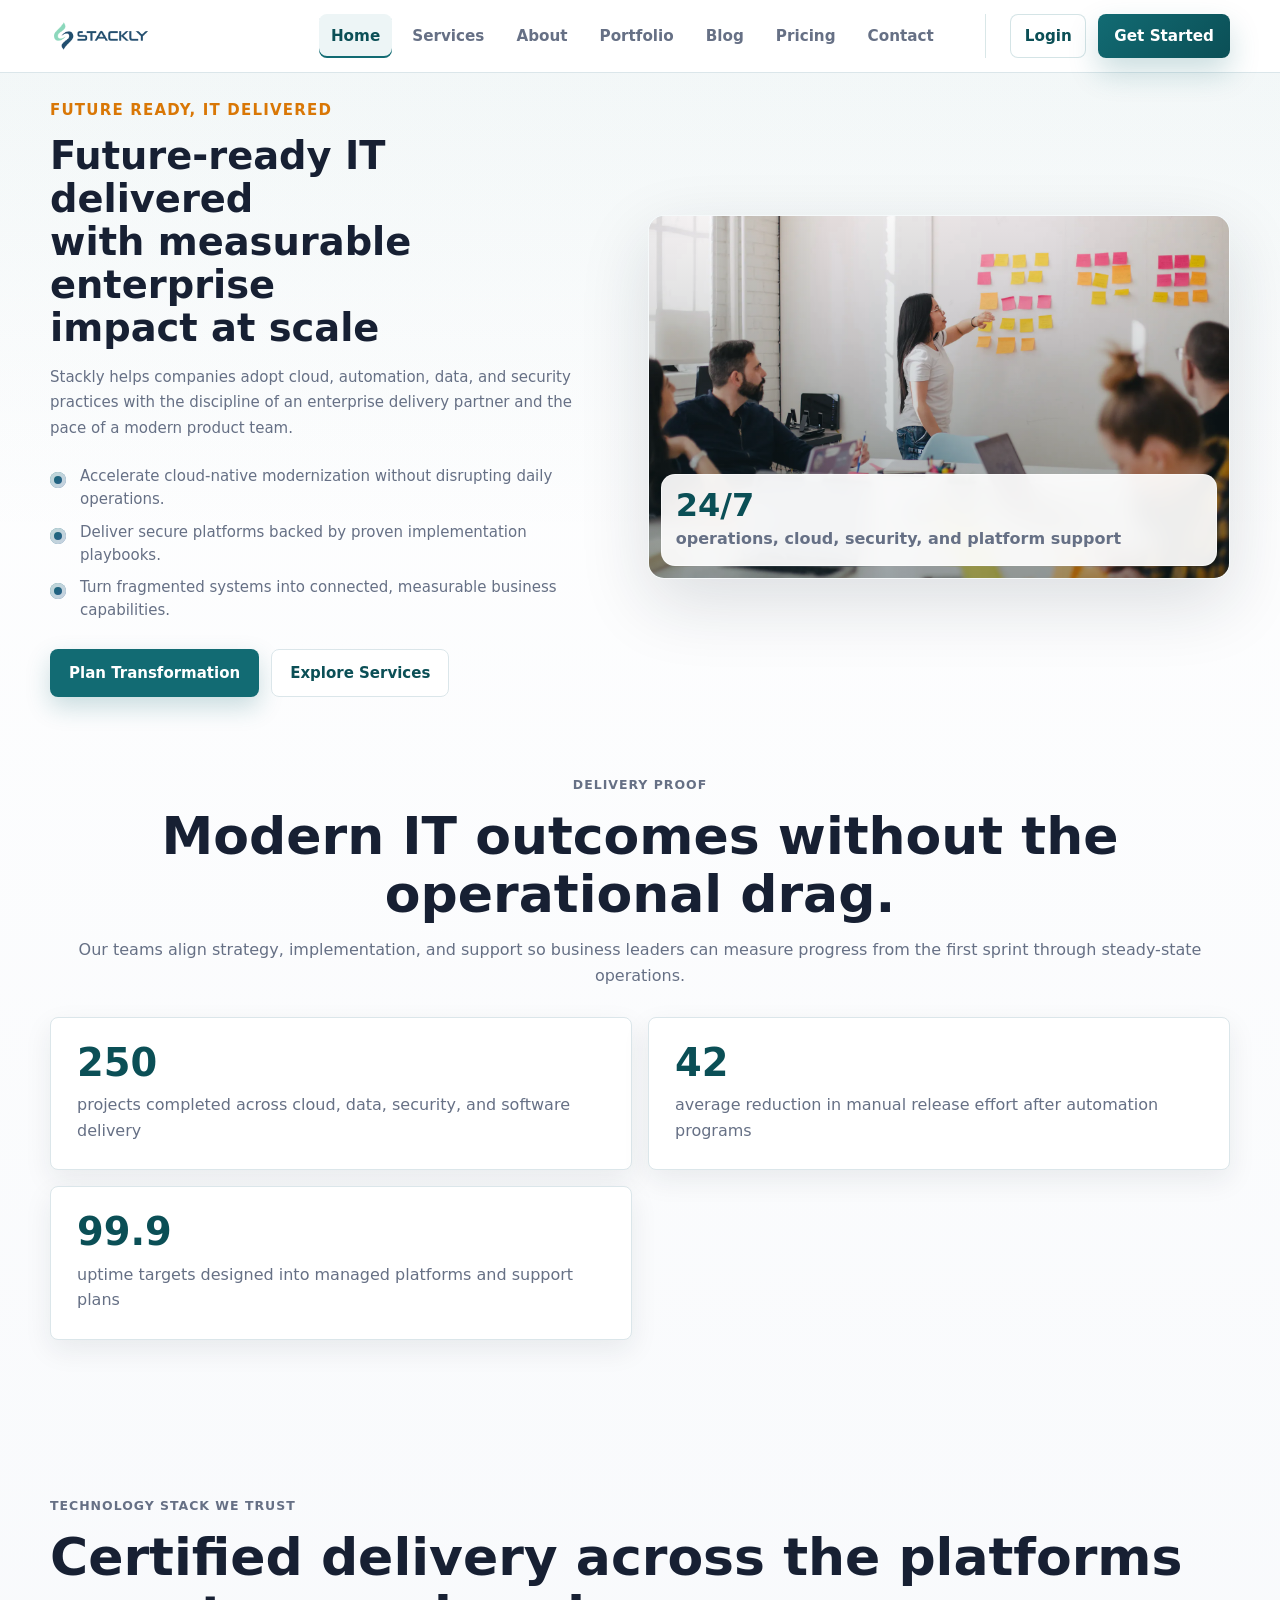
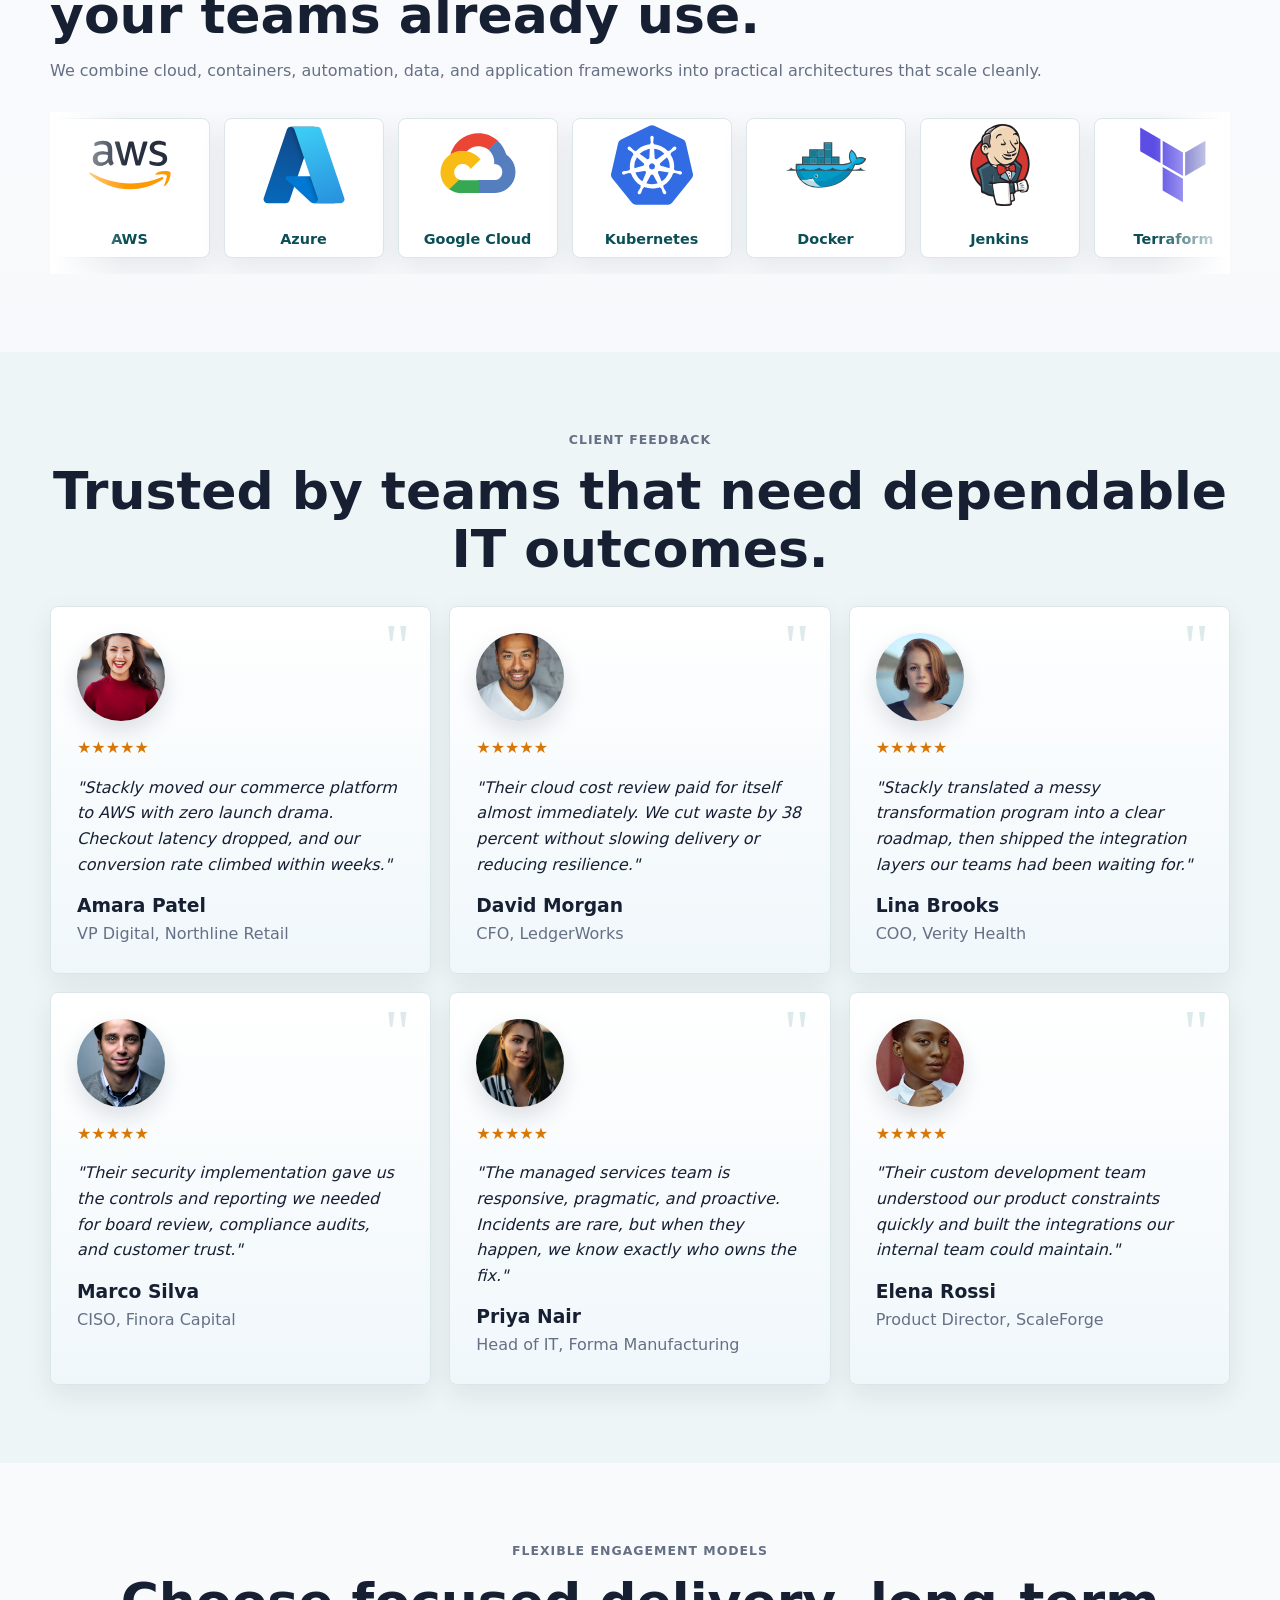
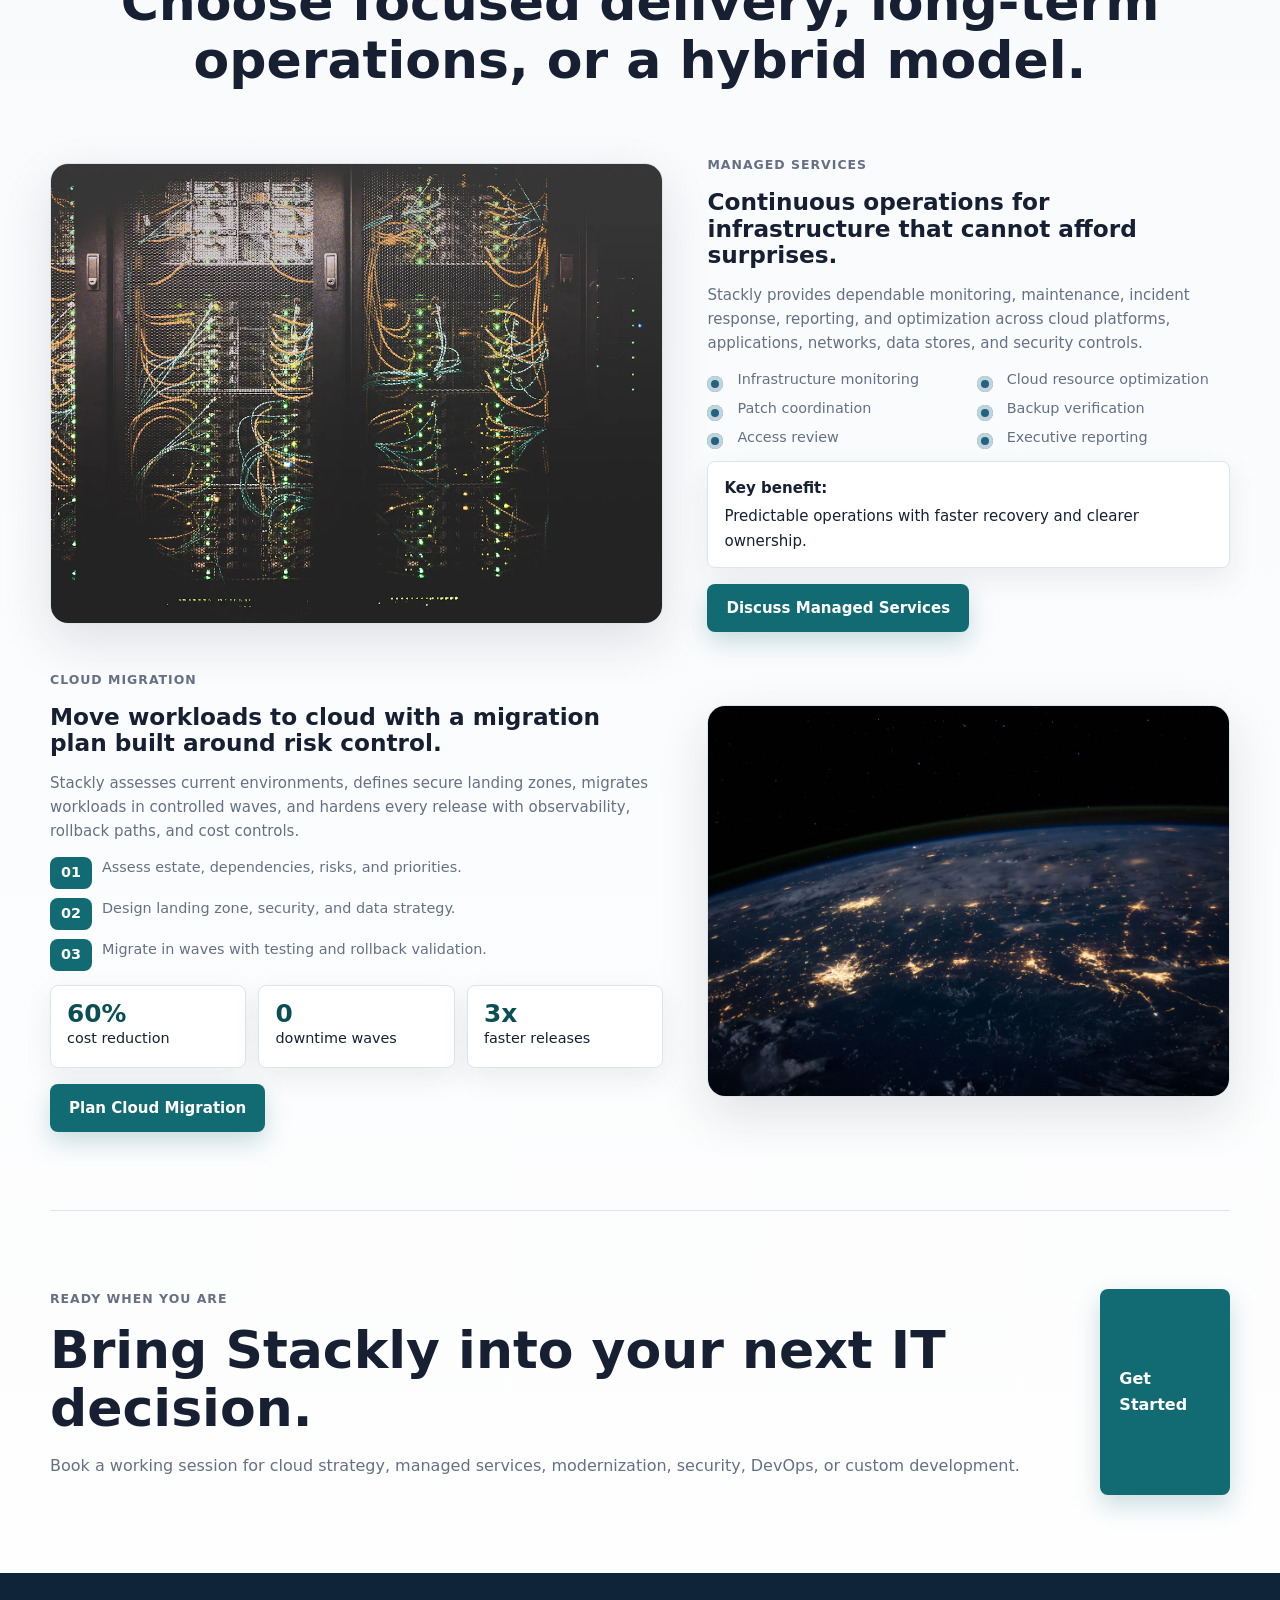
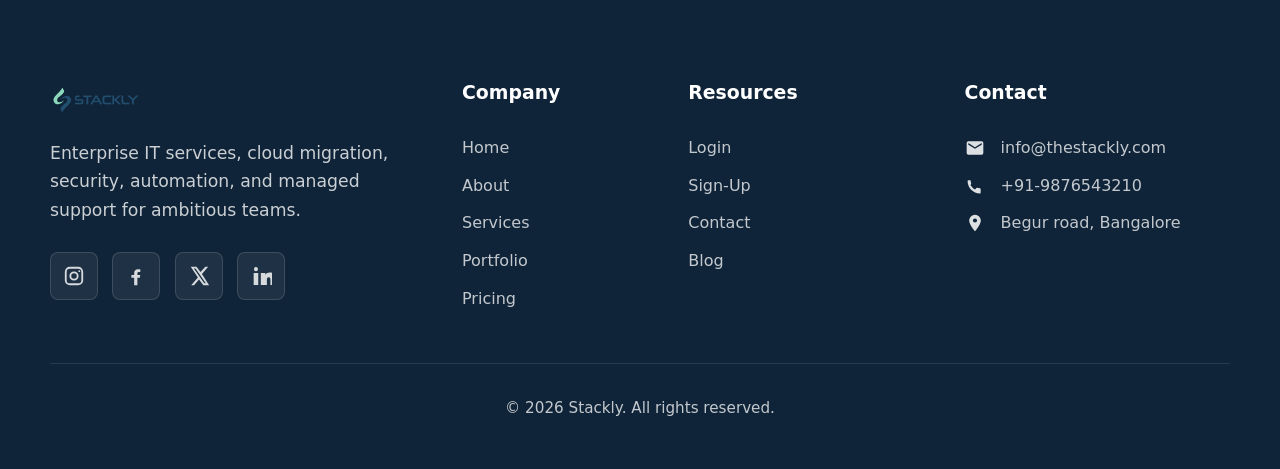
==== commit b8830318: "updatededd" ====
--- a/index.html
+++ b/index.html
@@ -1,4 +1,4 @@
-<!DOCTYPE html>
+﻿<!DOCTYPE html>
 <html lang="en">
 <head>
   <meta charset="UTF-8">
@@ -243,7 +243,7 @@
   </main>
 
     <footer class="site-footer">
-    <div class="container footer-grid footer-grid--five">
+    <div class="container footer-grid">
       <div class="footer-brand">
         <a class="logo" href="index.html" aria-label="Stackly home">
           <img class="logo__img" src="assets/stackly-logo.webp" alt="Stackly Logo" width="280" height="64" decoding="async">
@@ -280,15 +280,6 @@
           <li><a href="services.html">Services</a></li>
           <li><a href="portfolio.html">Portfolio</a></li>
           <li><a href="pricing.html">Pricing</a></li>
-        </ul>
-      </div>
-      <div>
-        <h4>Explore</h4>
-        <ul class="footer-links">
-          <li><a href="services.html">Services</a></li>
-          <li><a href="portfolio.html">Portfolio</a></li>
-          <li><a href="about.html">About</a></li>
-          <li><a href="contact.html">Contact</a></li>
         </ul>
       </div>
       <div>
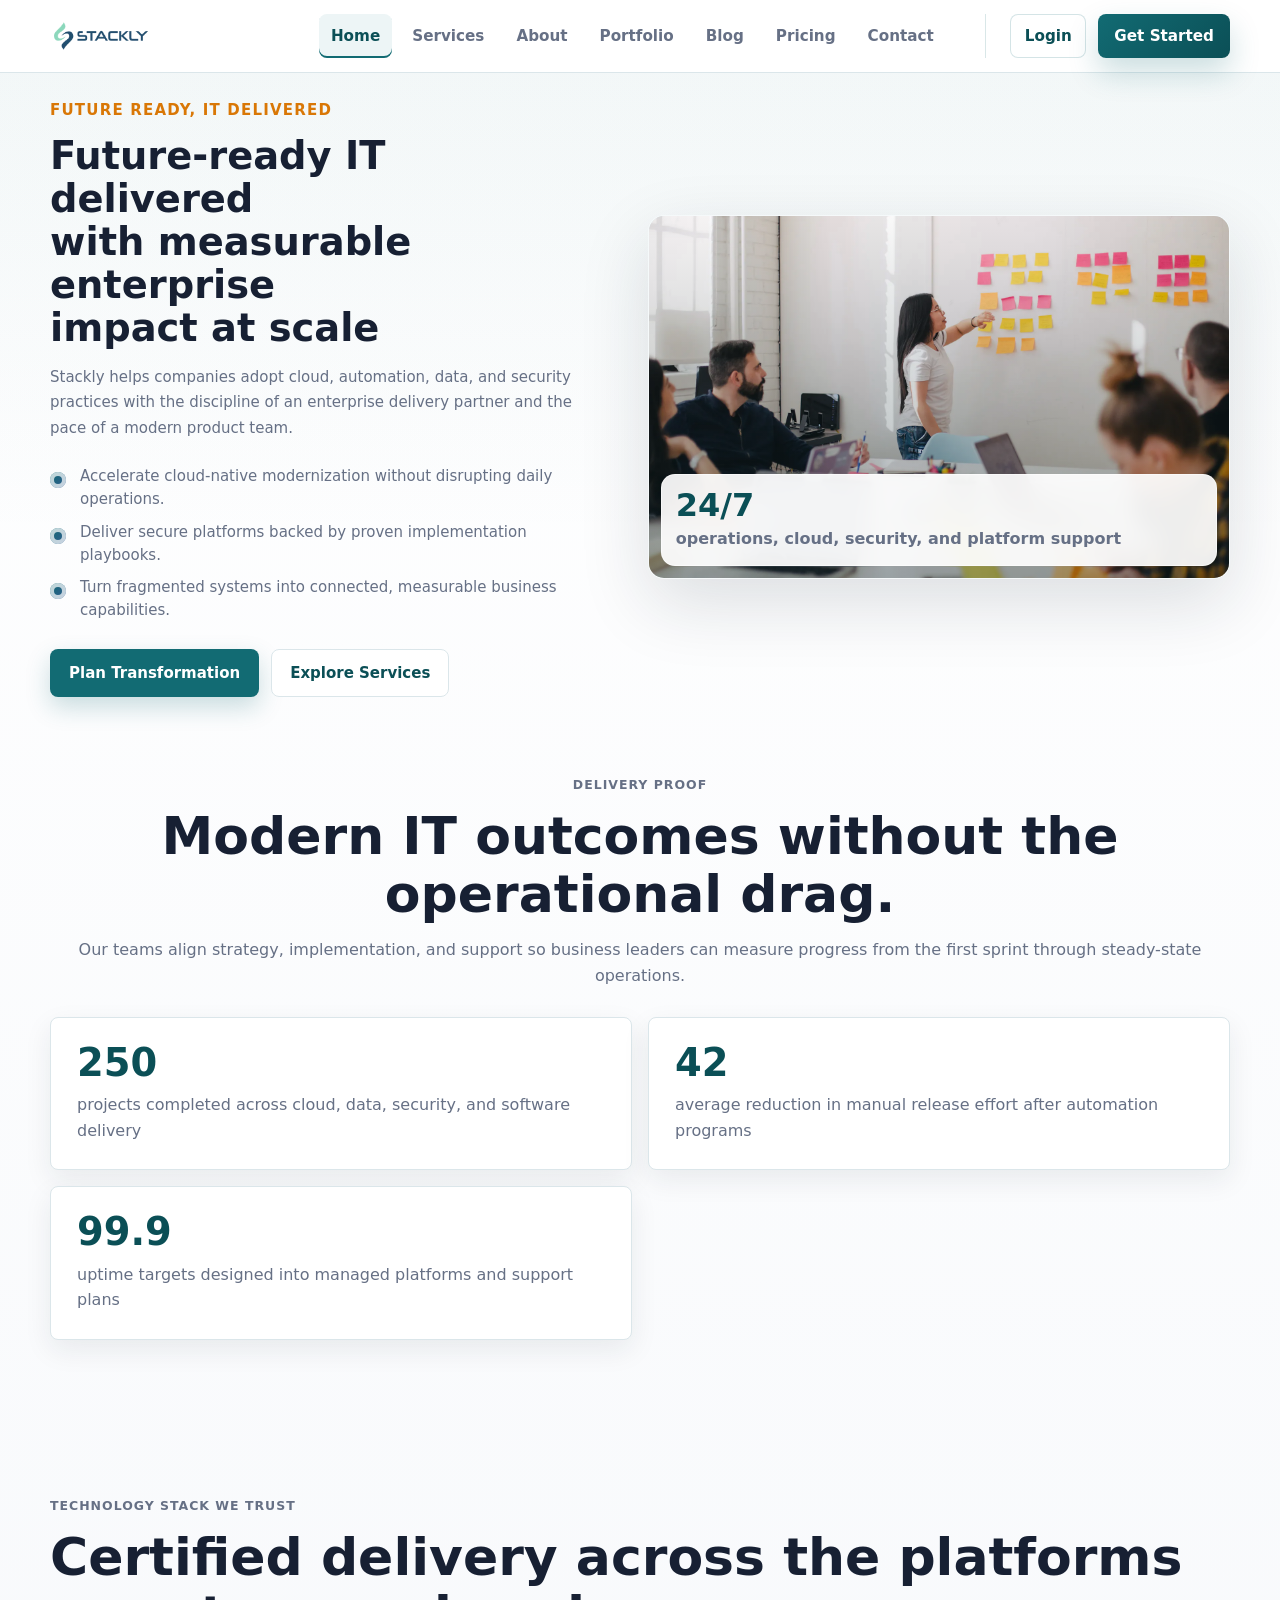
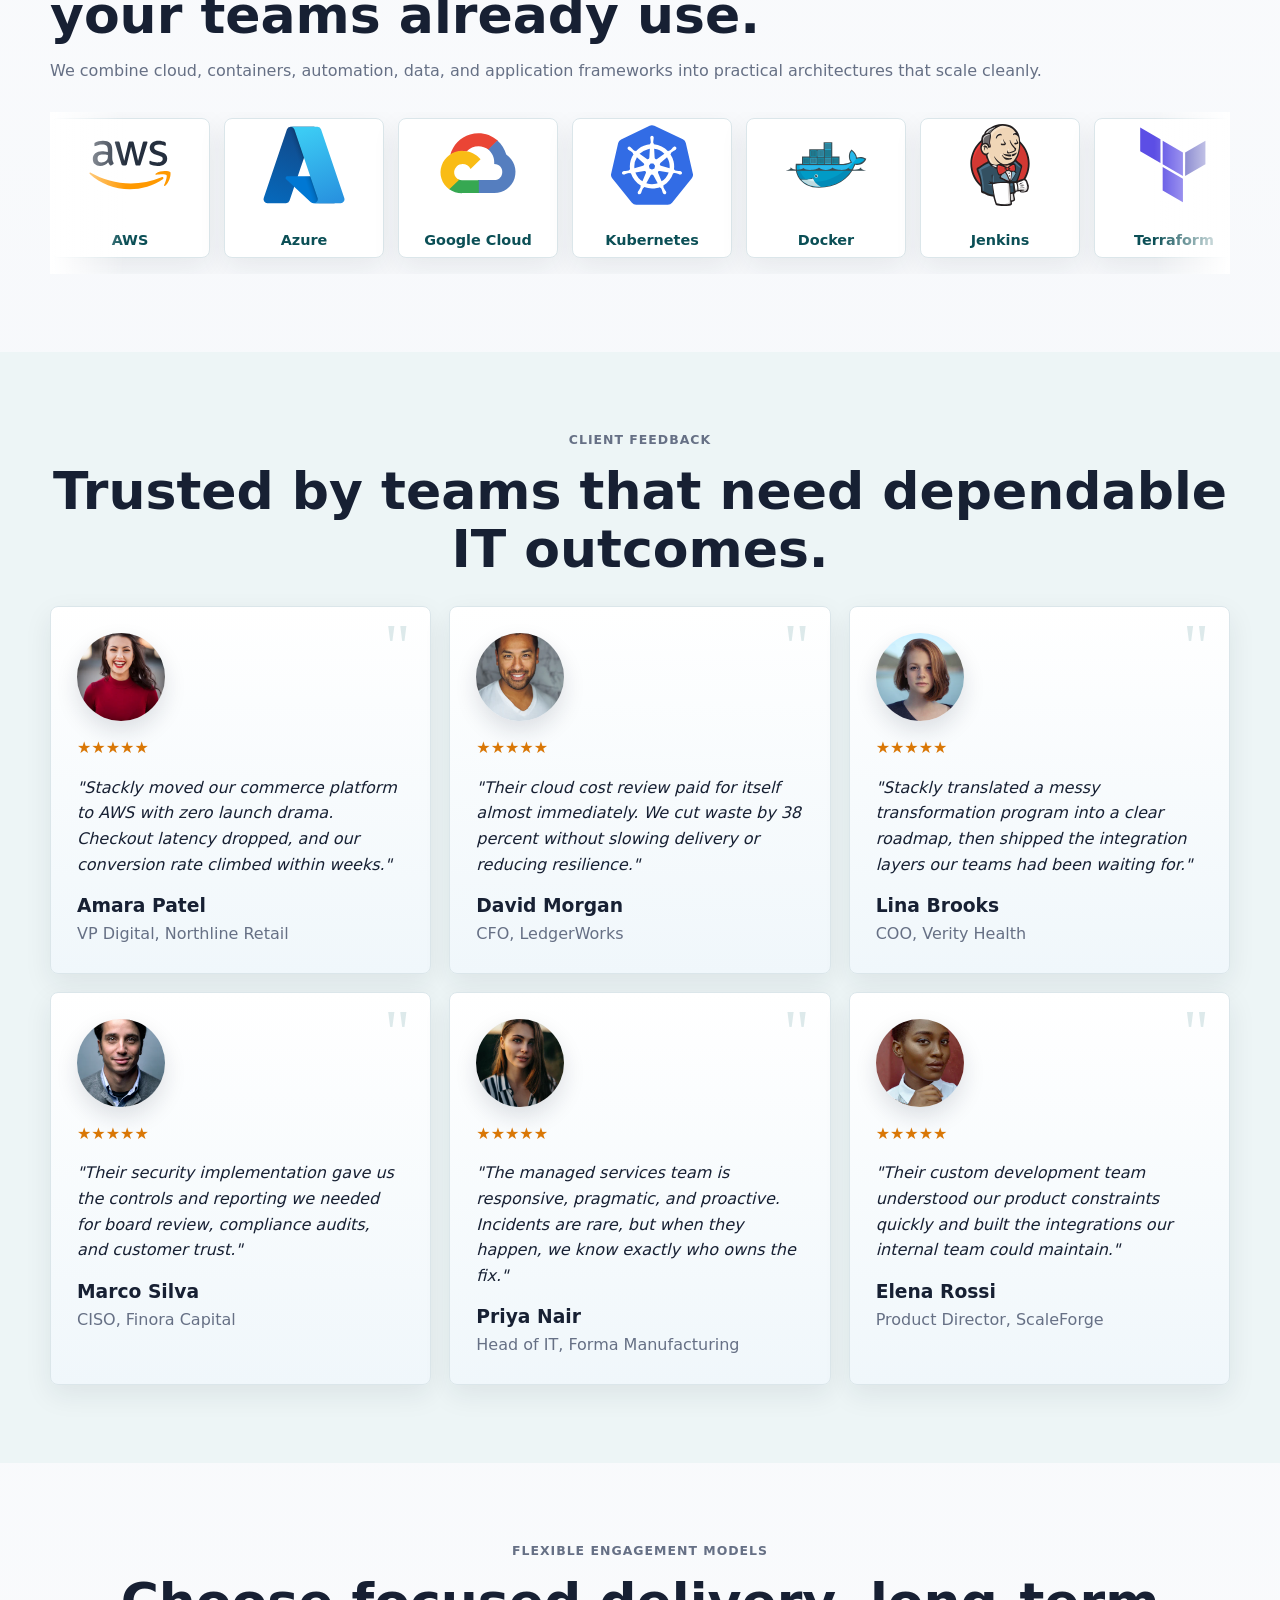
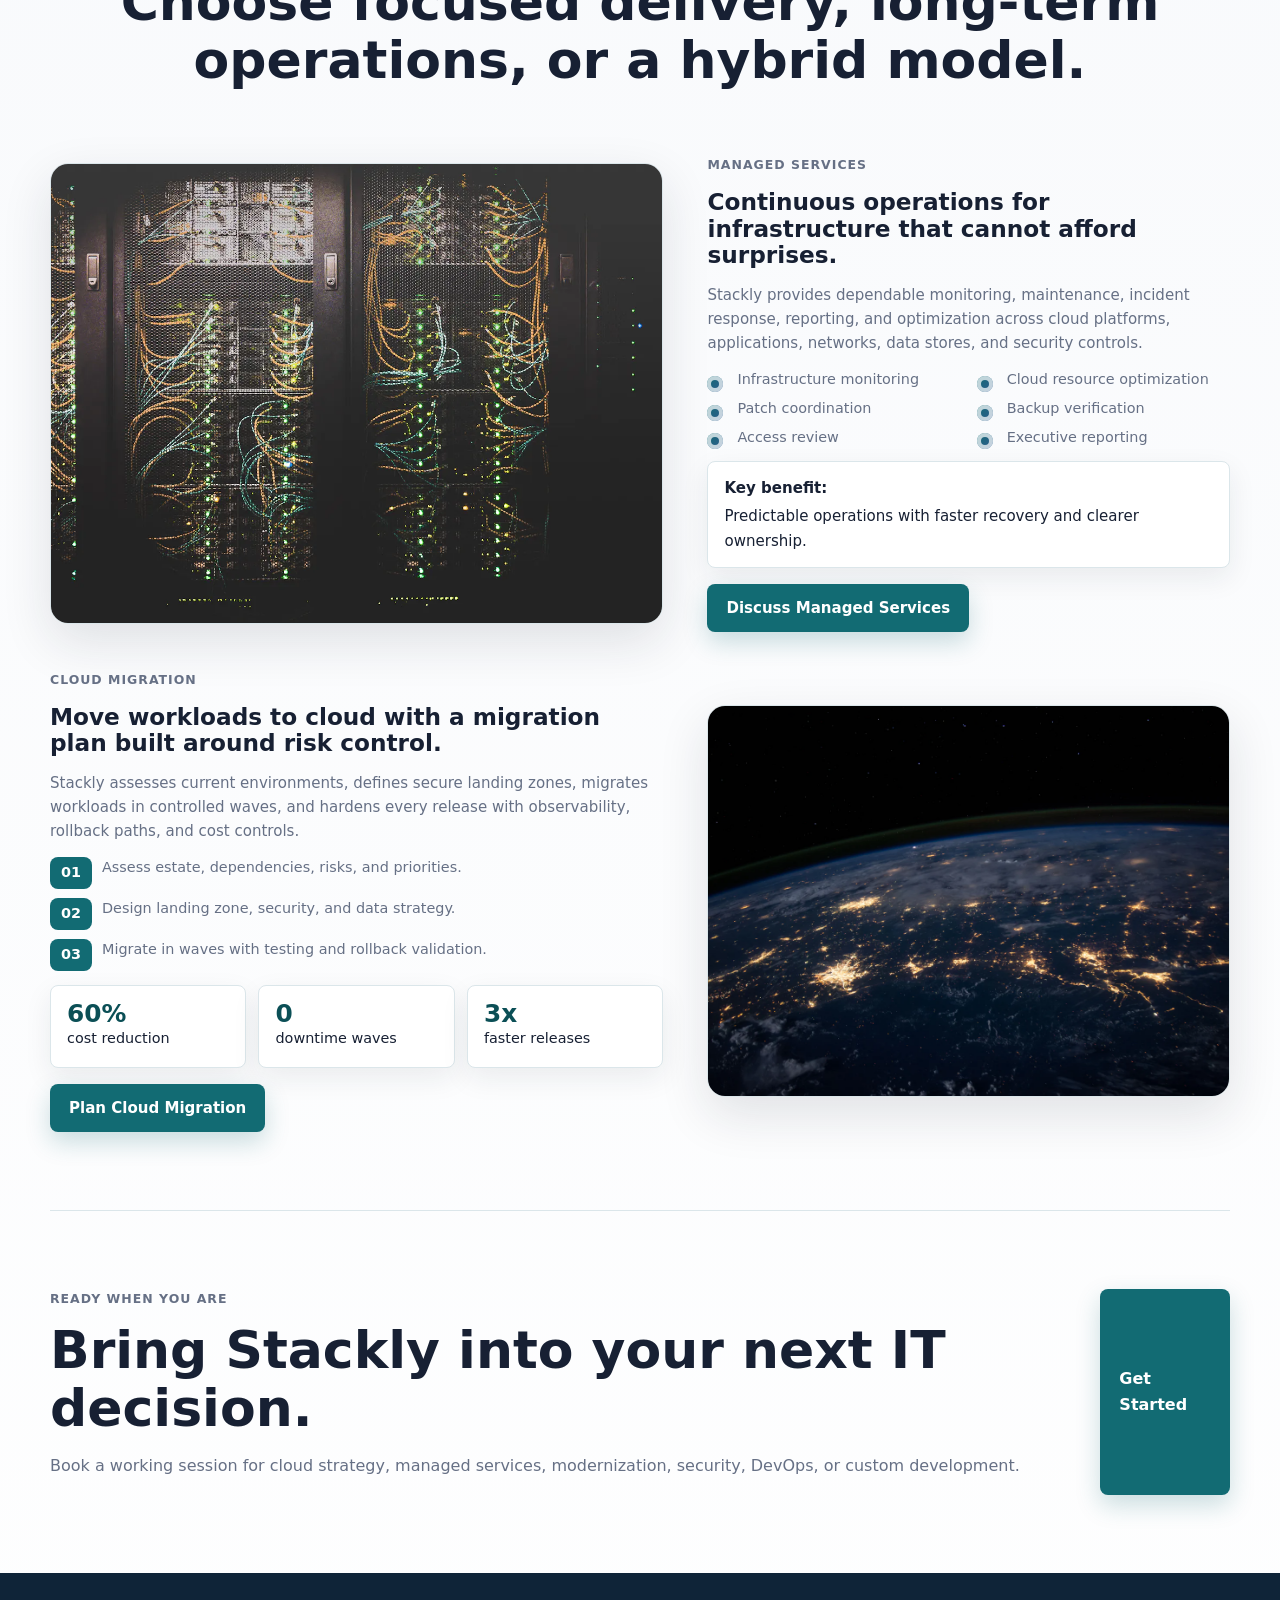
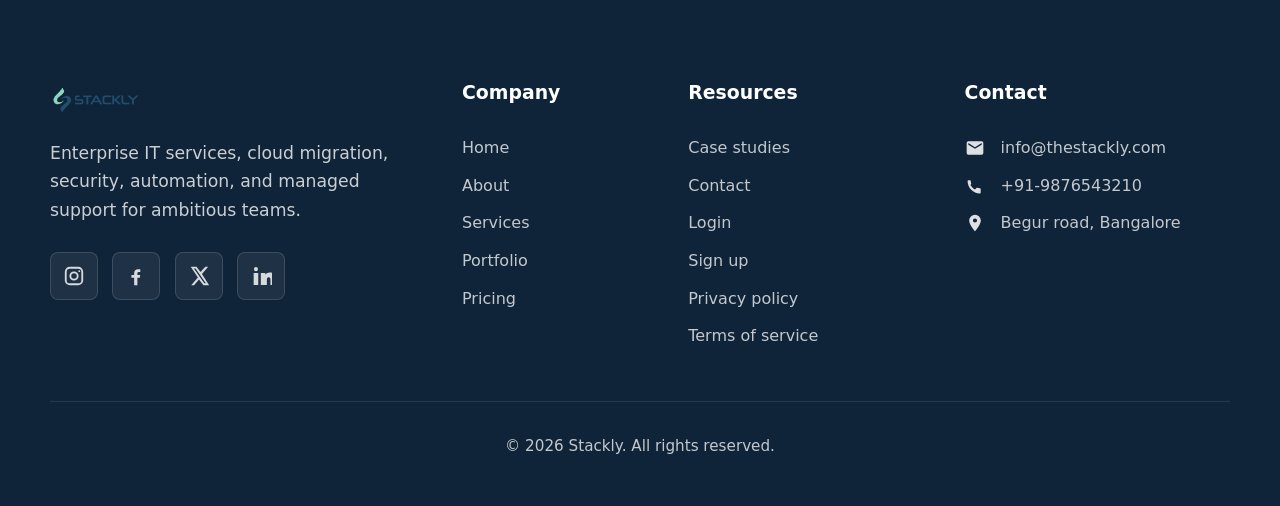
==== commit 5453c038: "Update11" ====
--- a/index.html
+++ b/index.html
@@ -285,10 +285,12 @@
       <div>
         <h4>Resources</h4>
         <ul class="footer-links">
+          <li><a href="portfolio.html">Case studies</a></li>
+          <li><a href="contact.html">Contact</a></li>
           <li><a href="login.html">Login</a></li>
-          <li><a href="signup.html">Sign-Up</a></li>
-          <li><a href="contact.html">Contact</a></li>
-             <li><a href="blog.html">Blog</a></li>
+          <li><a href="signup.html">Sign up</a></li>
+          <li><a href="privacy.html">Privacy policy</a></li>
+          <li><a href="terms.html">Terms of service</a></li>
         </ul>
       </div>
       <div>
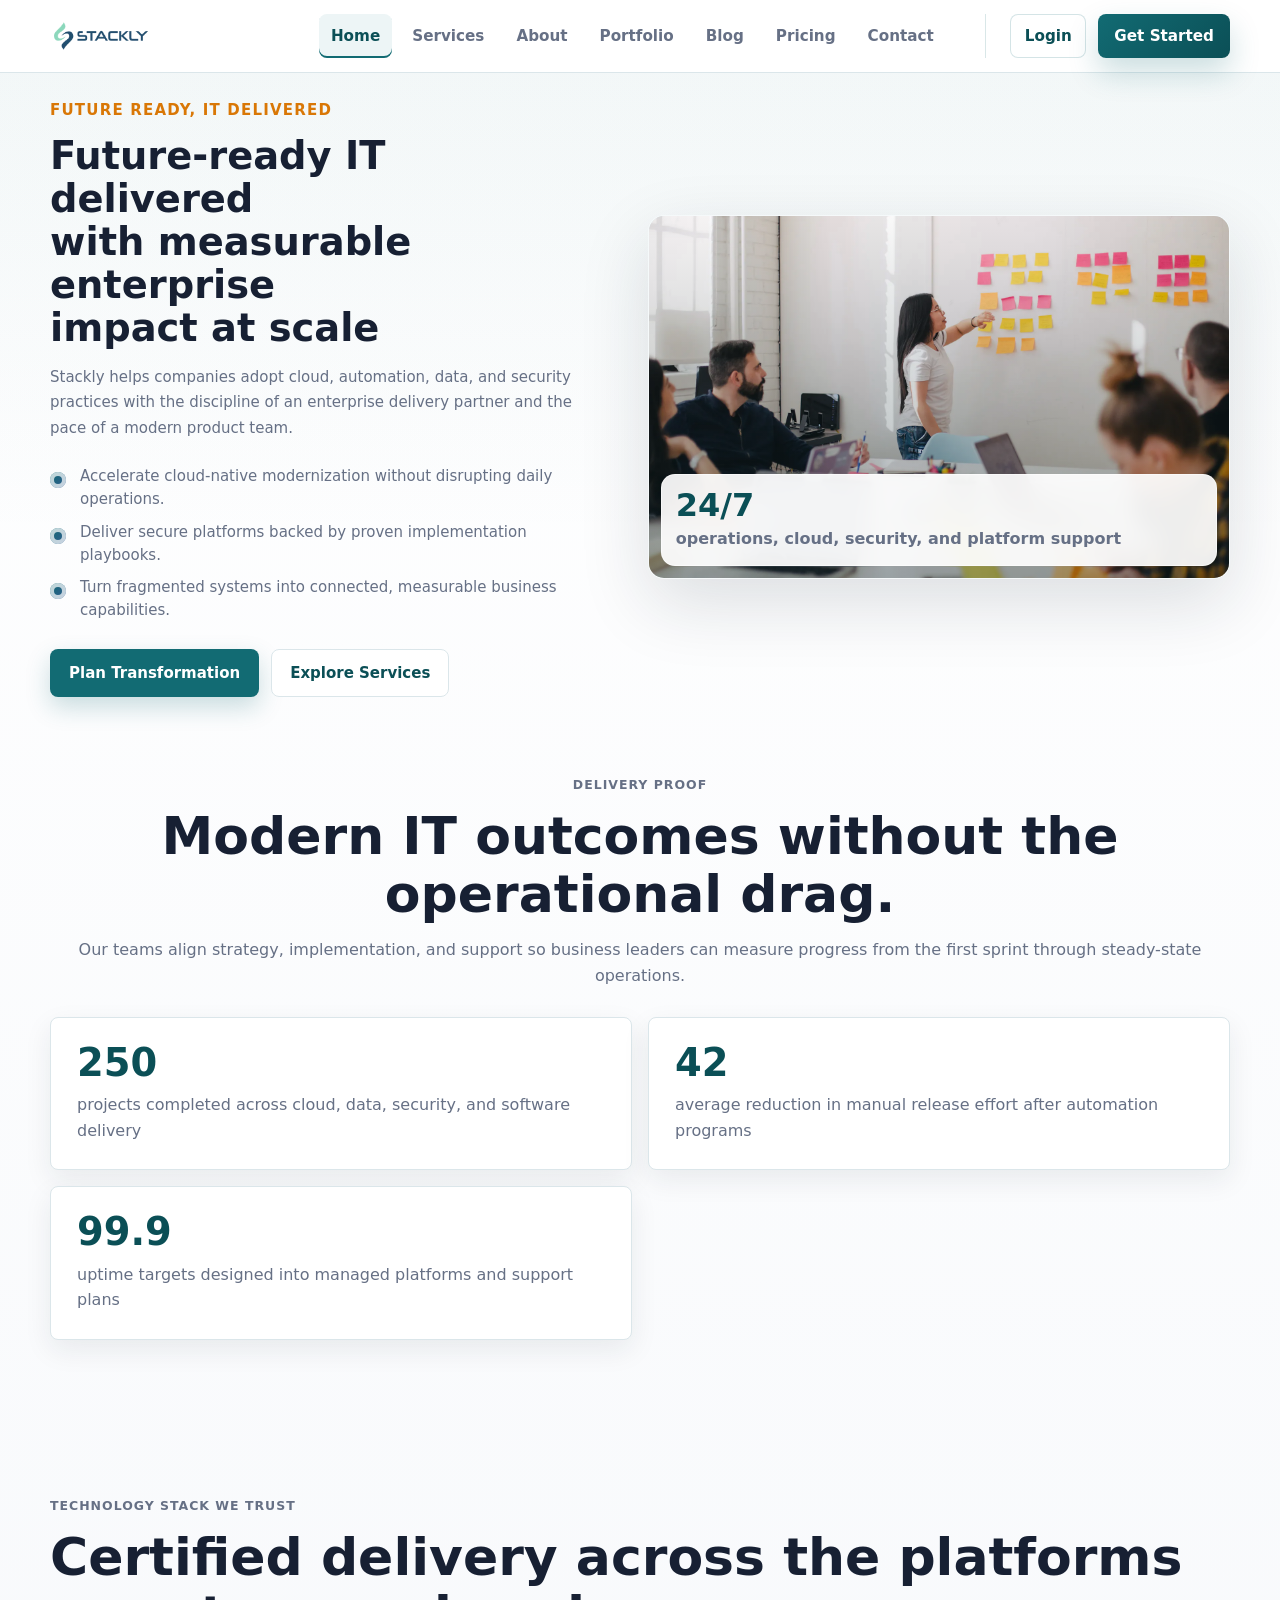
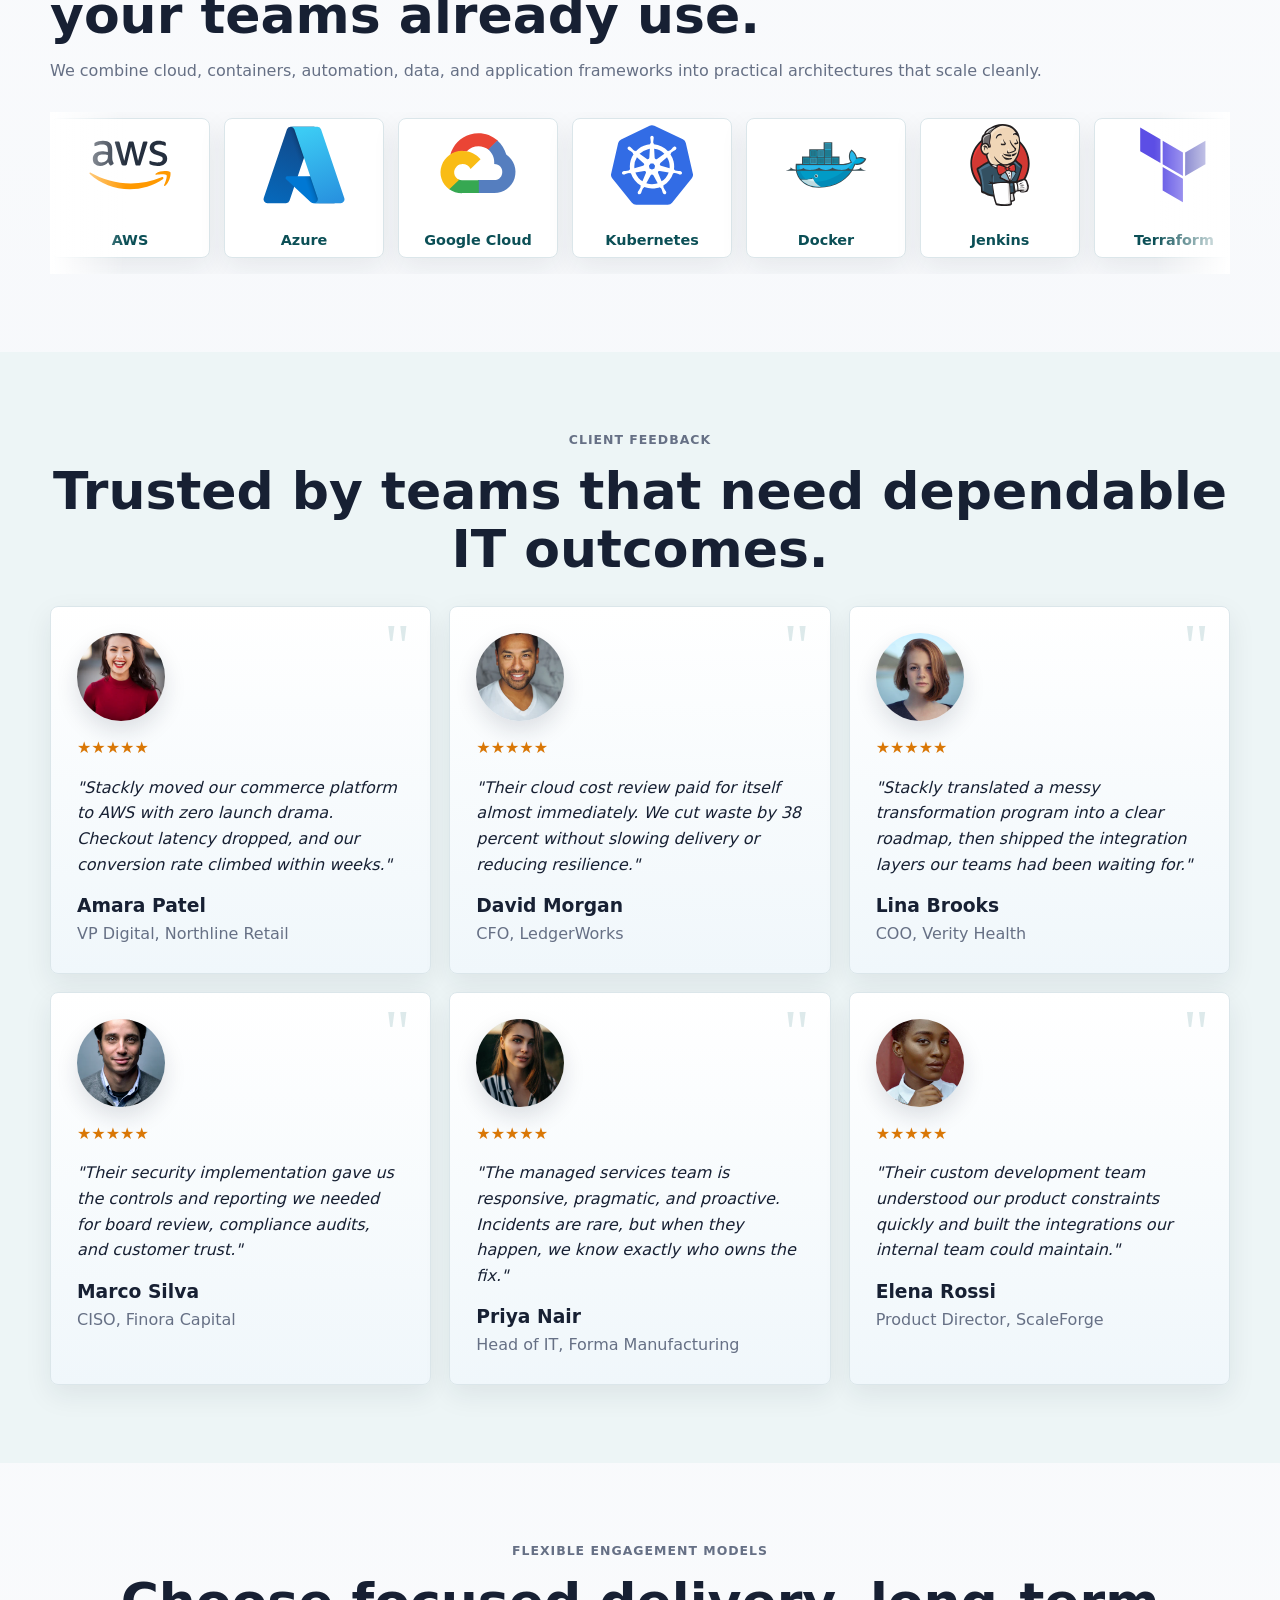
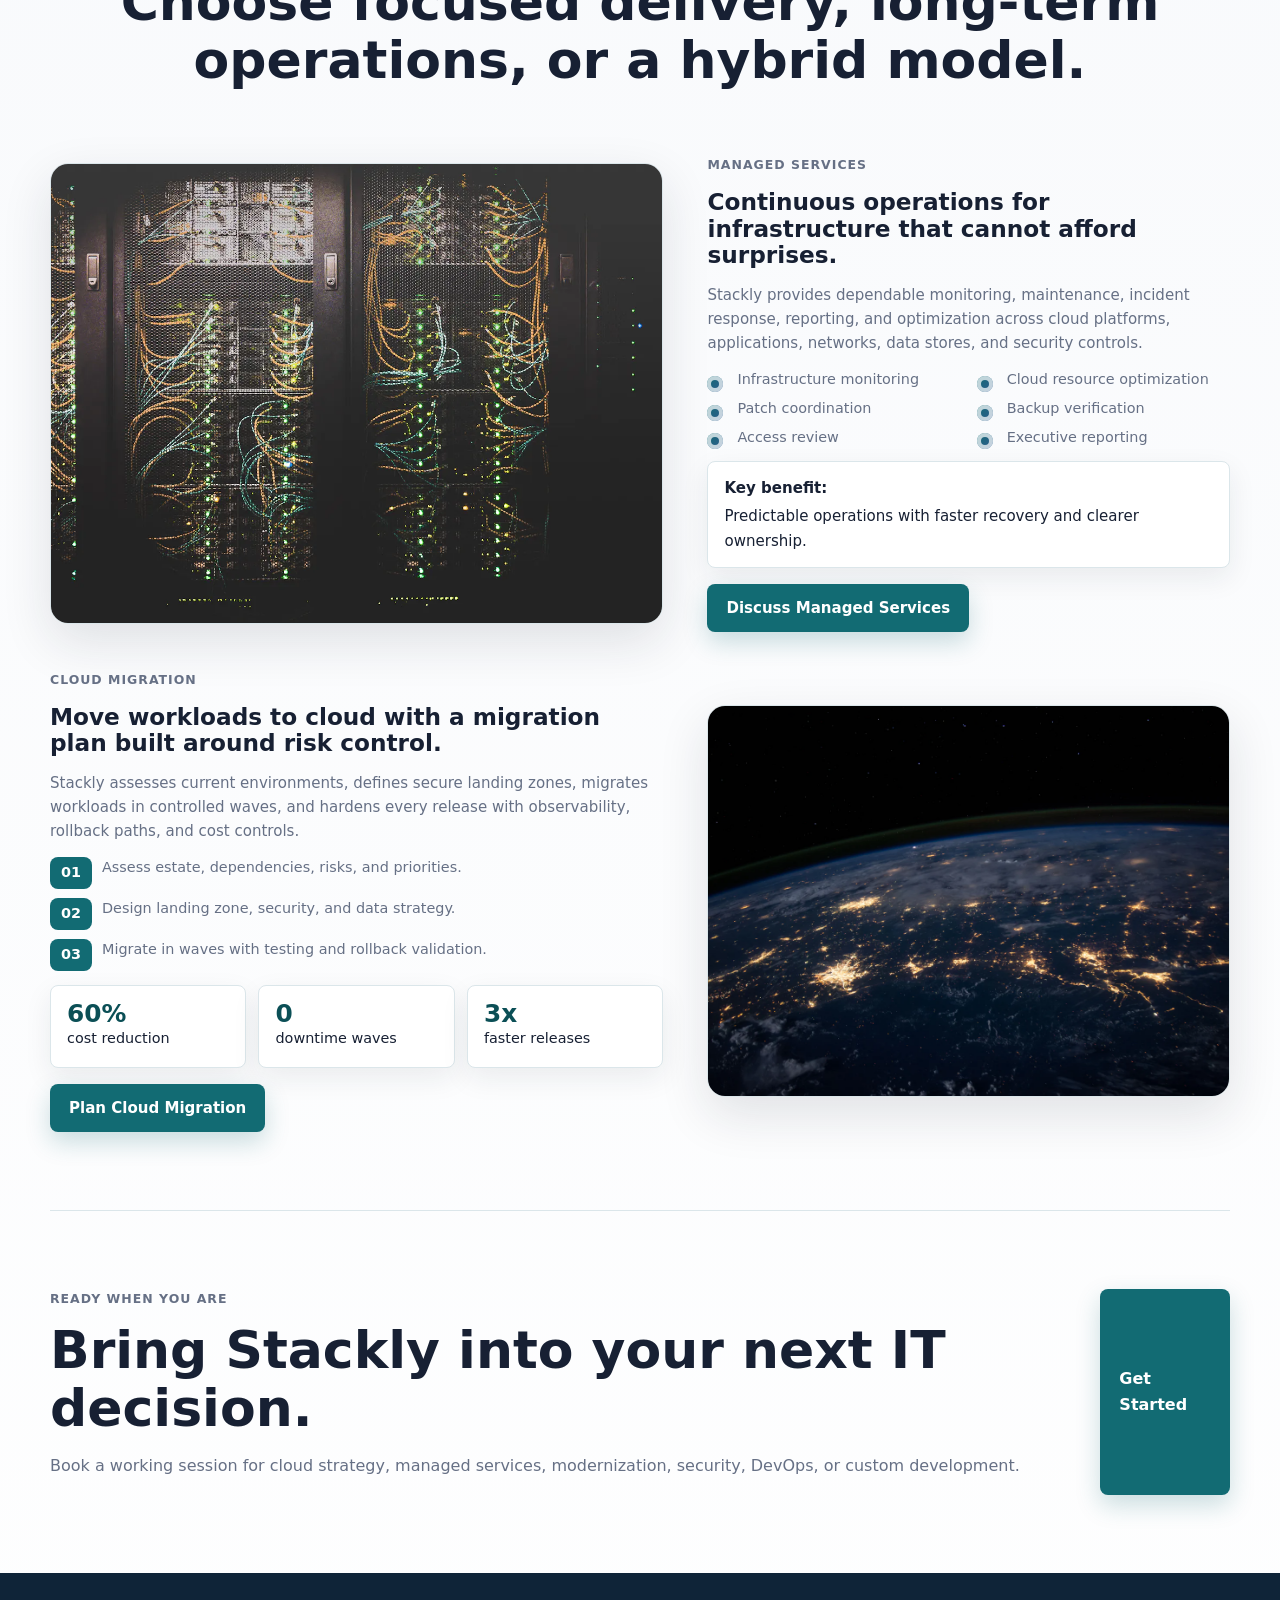
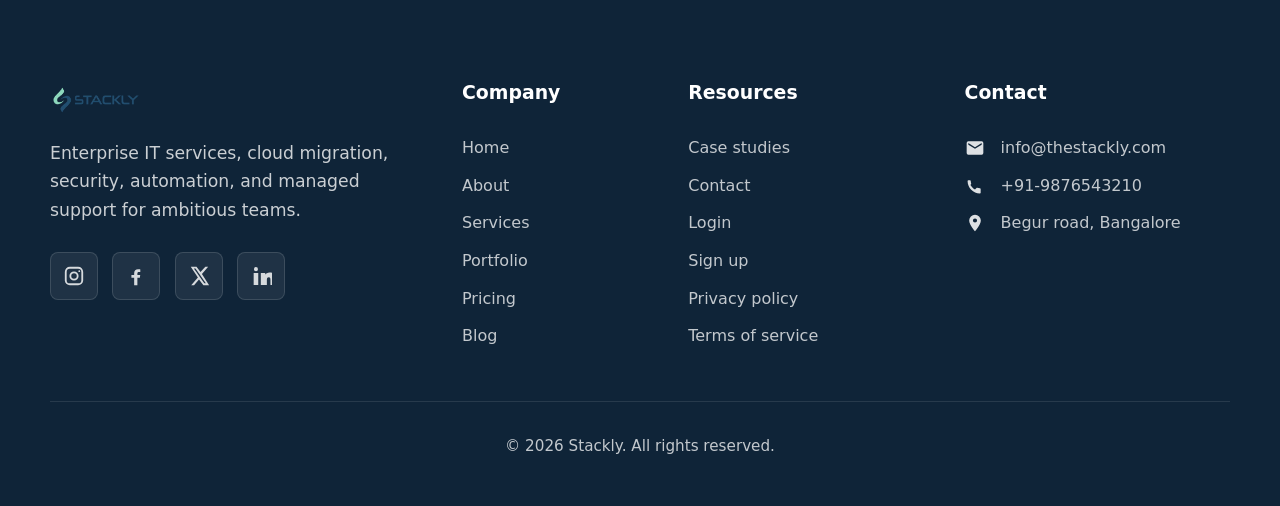
==== commit 0adc2380: "blog" ====
--- a/index.html
+++ b/index.html
@@ -280,6 +280,7 @@
           <li><a href="services.html">Services</a></li>
           <li><a href="portfolio.html">Portfolio</a></li>
           <li><a href="pricing.html">Pricing</a></li>
+          <li><a href="blog.html">Blog</a></li>
         </ul>
       </div>
       <div>
